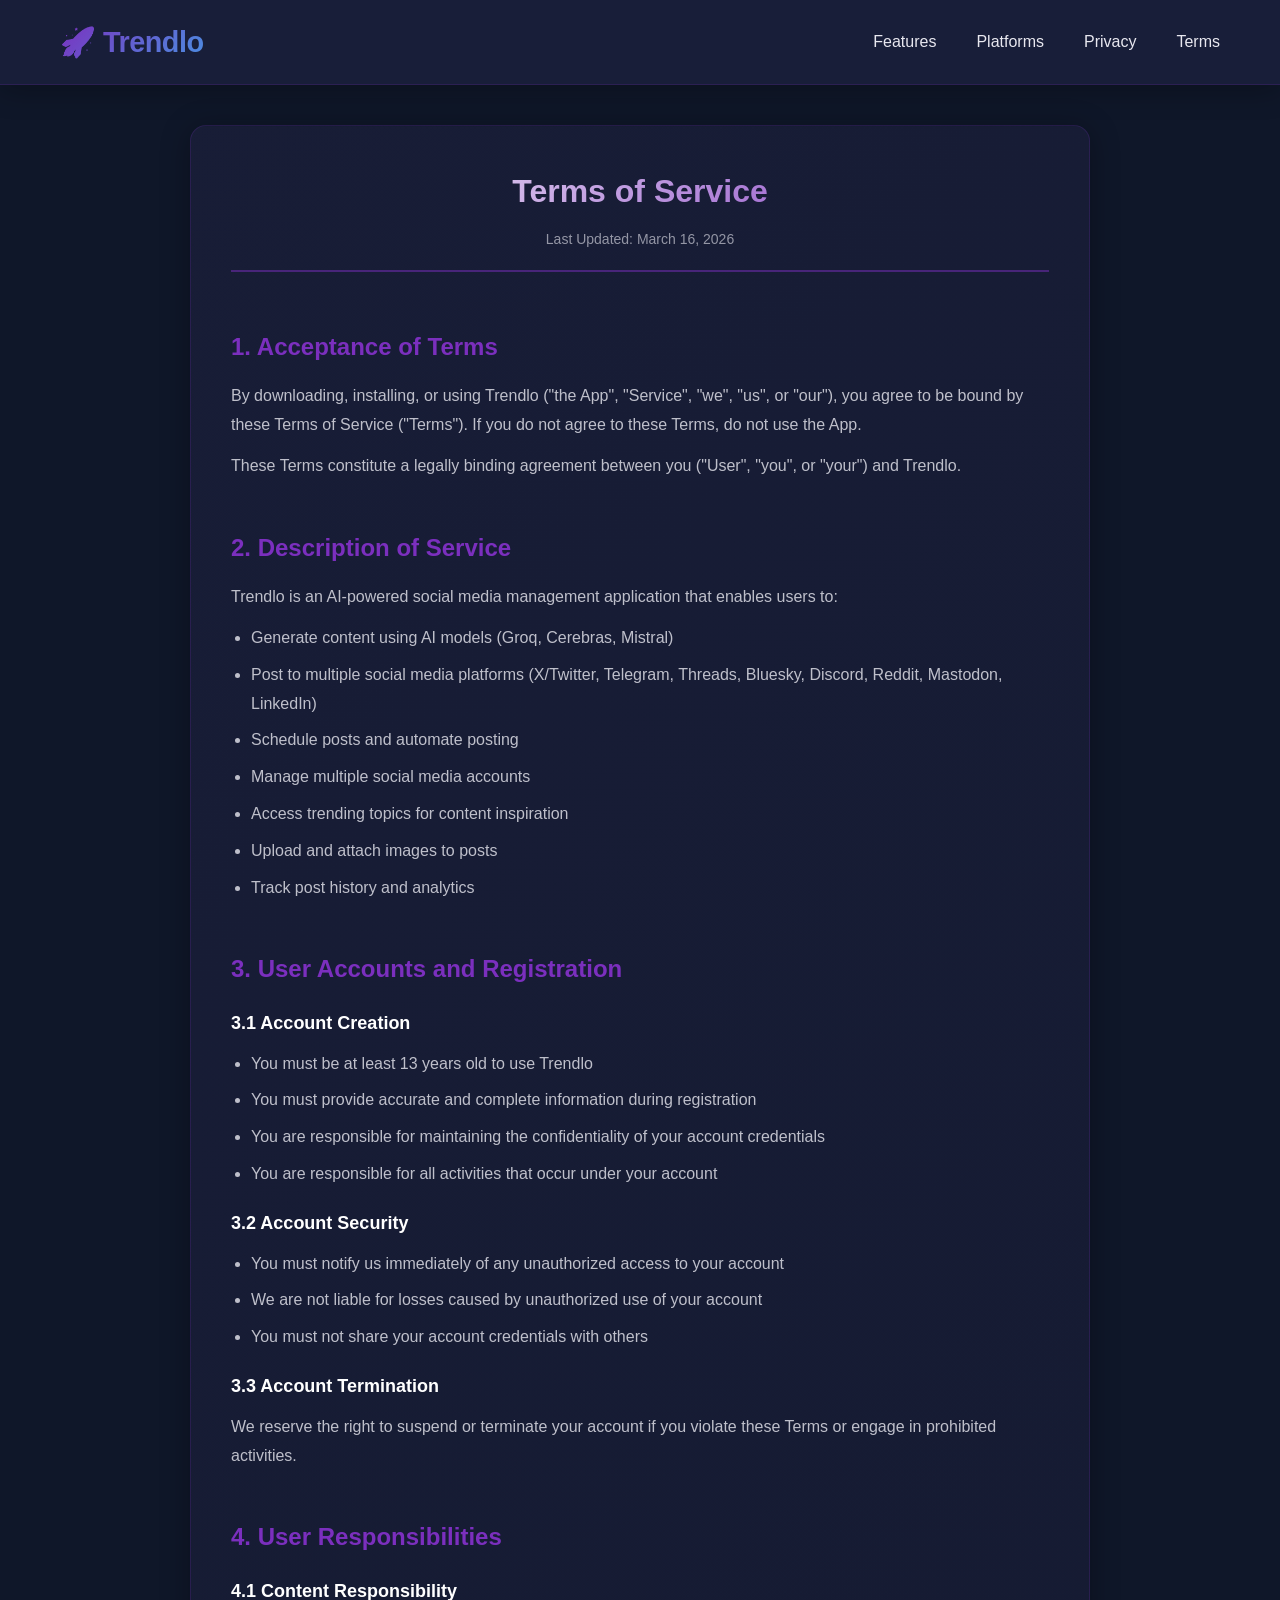
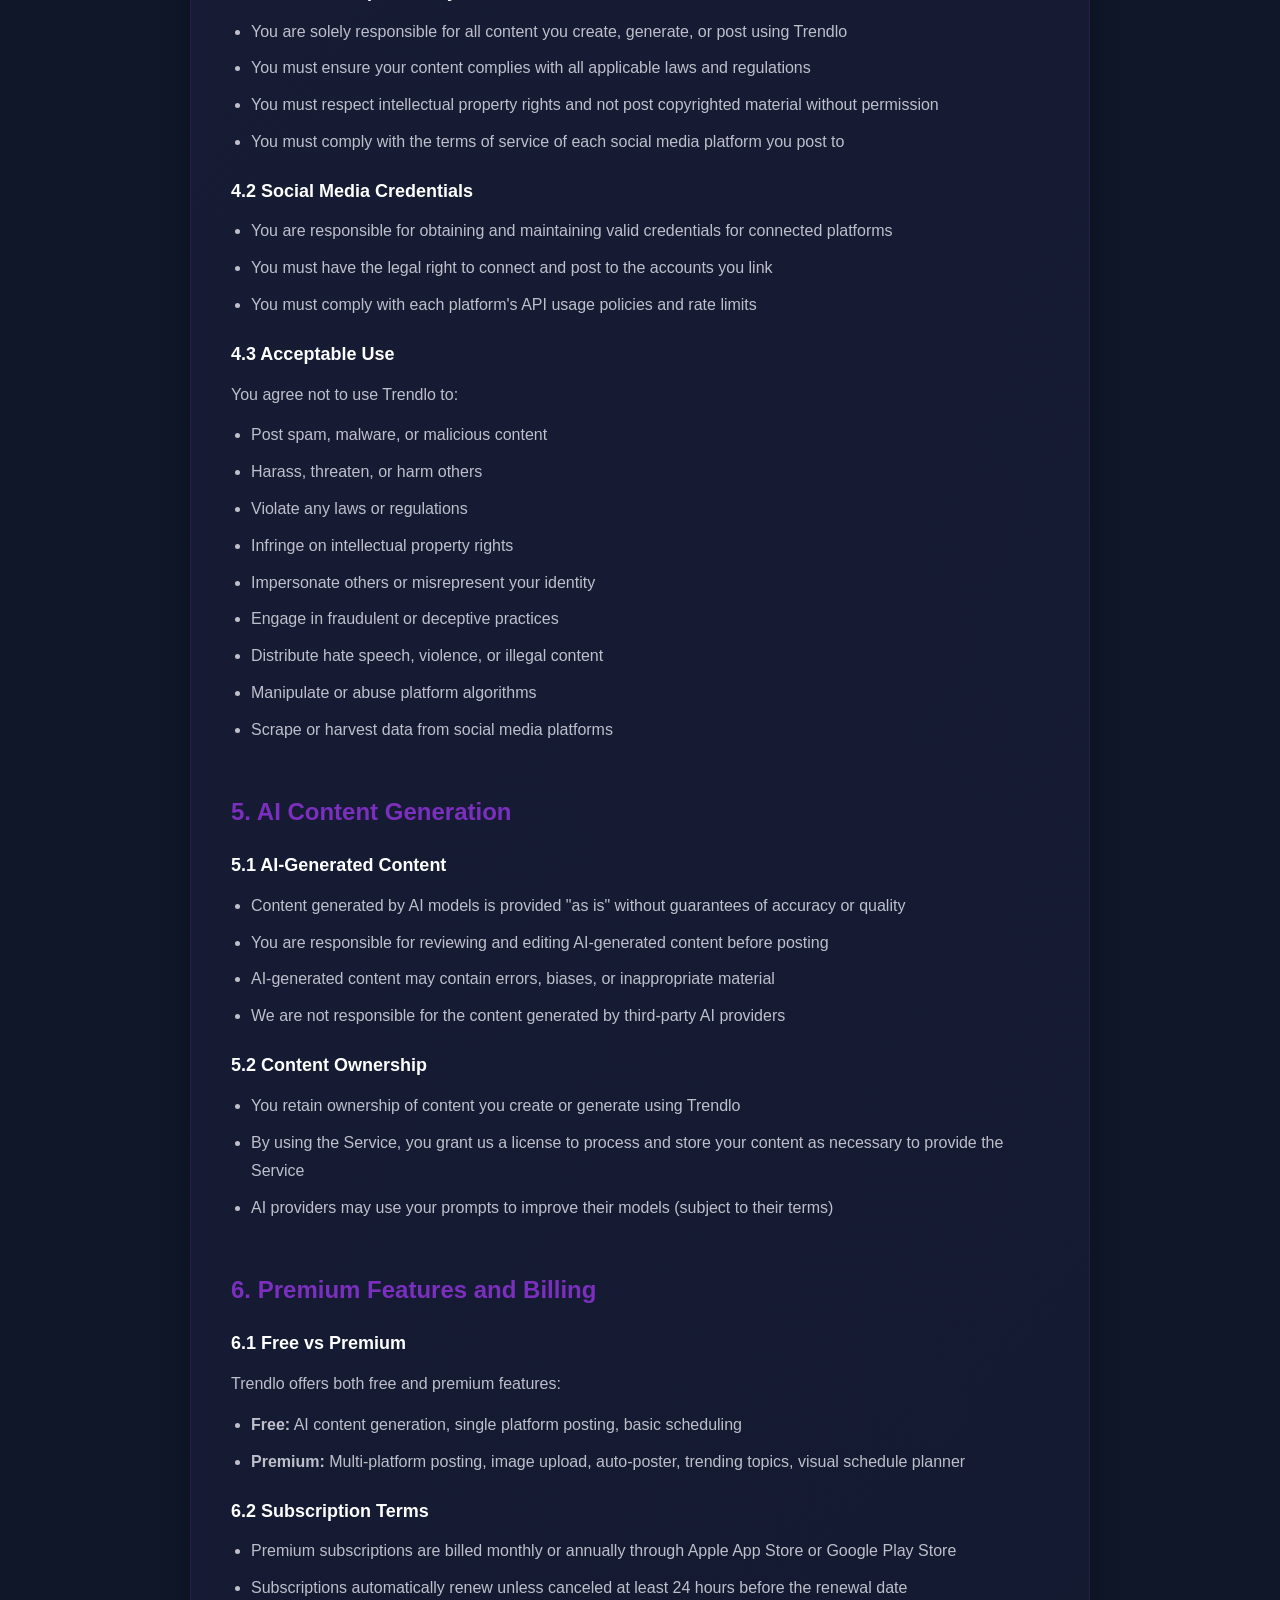
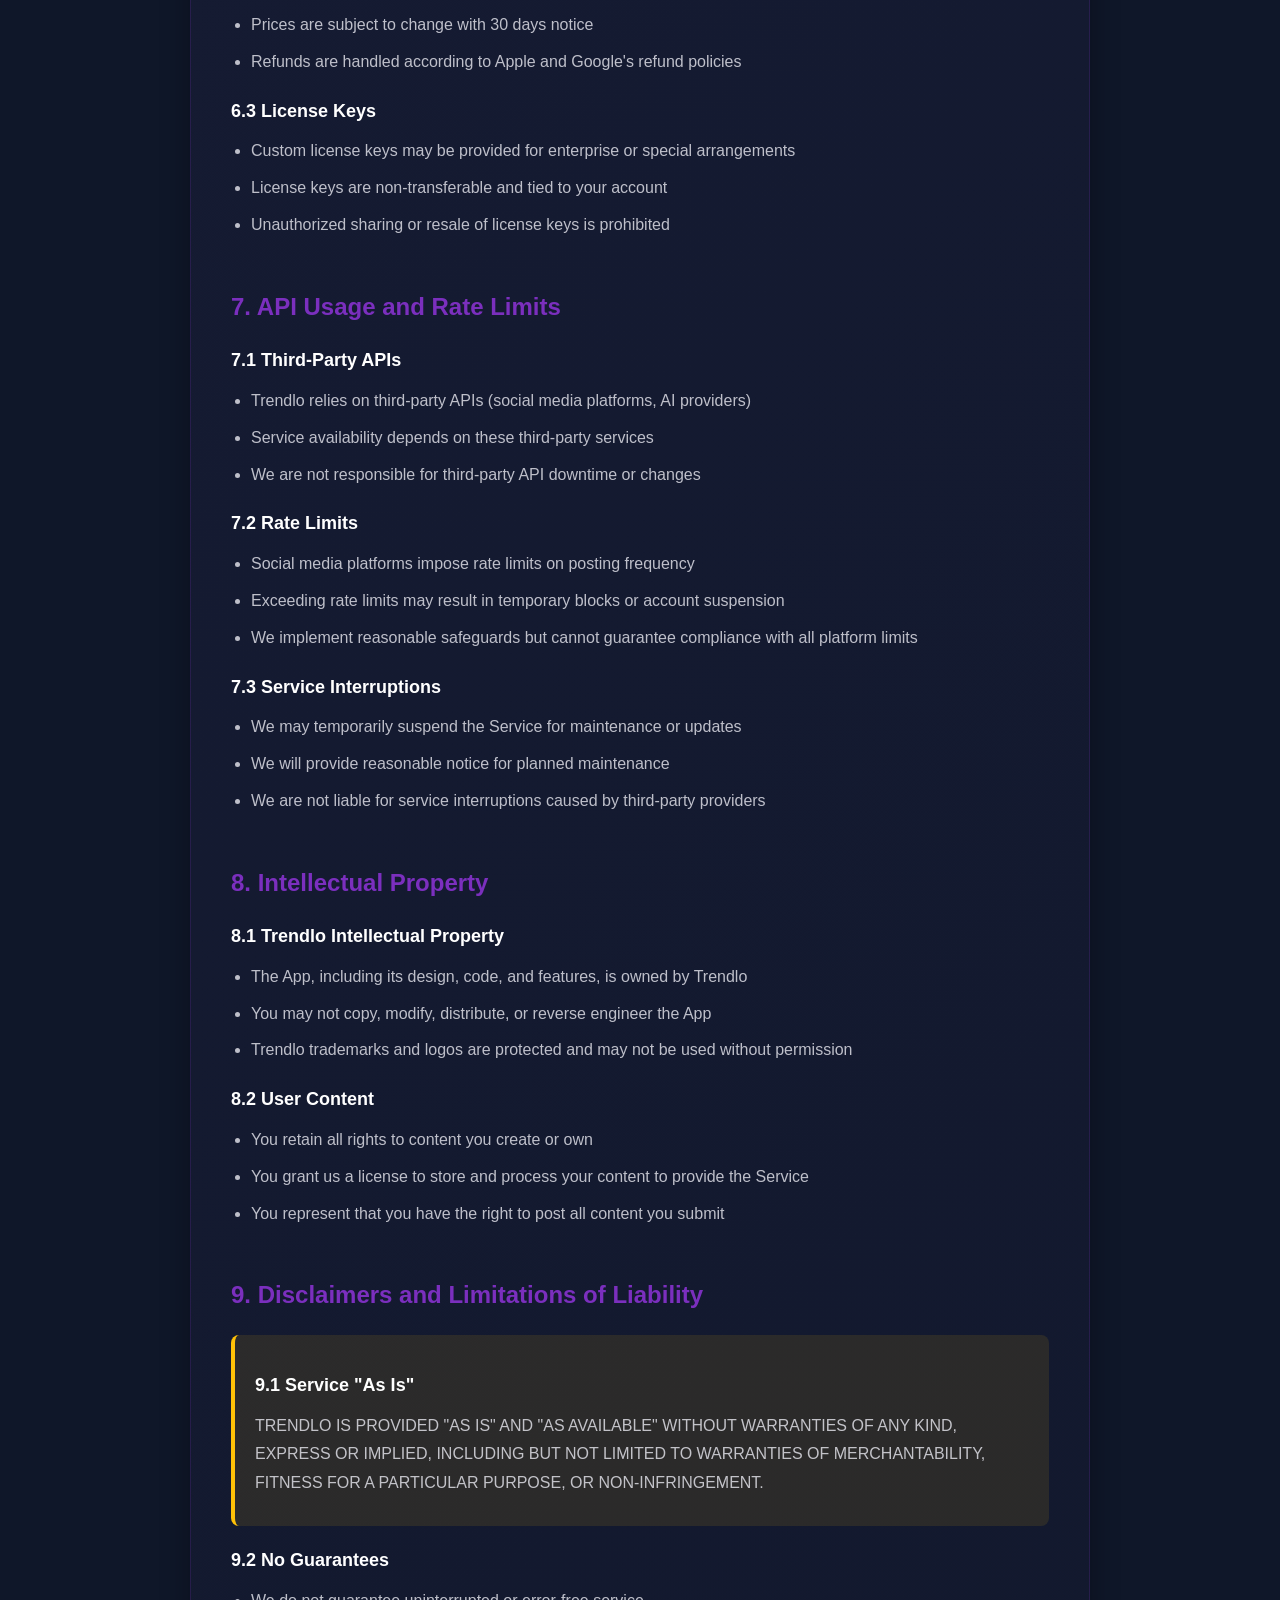
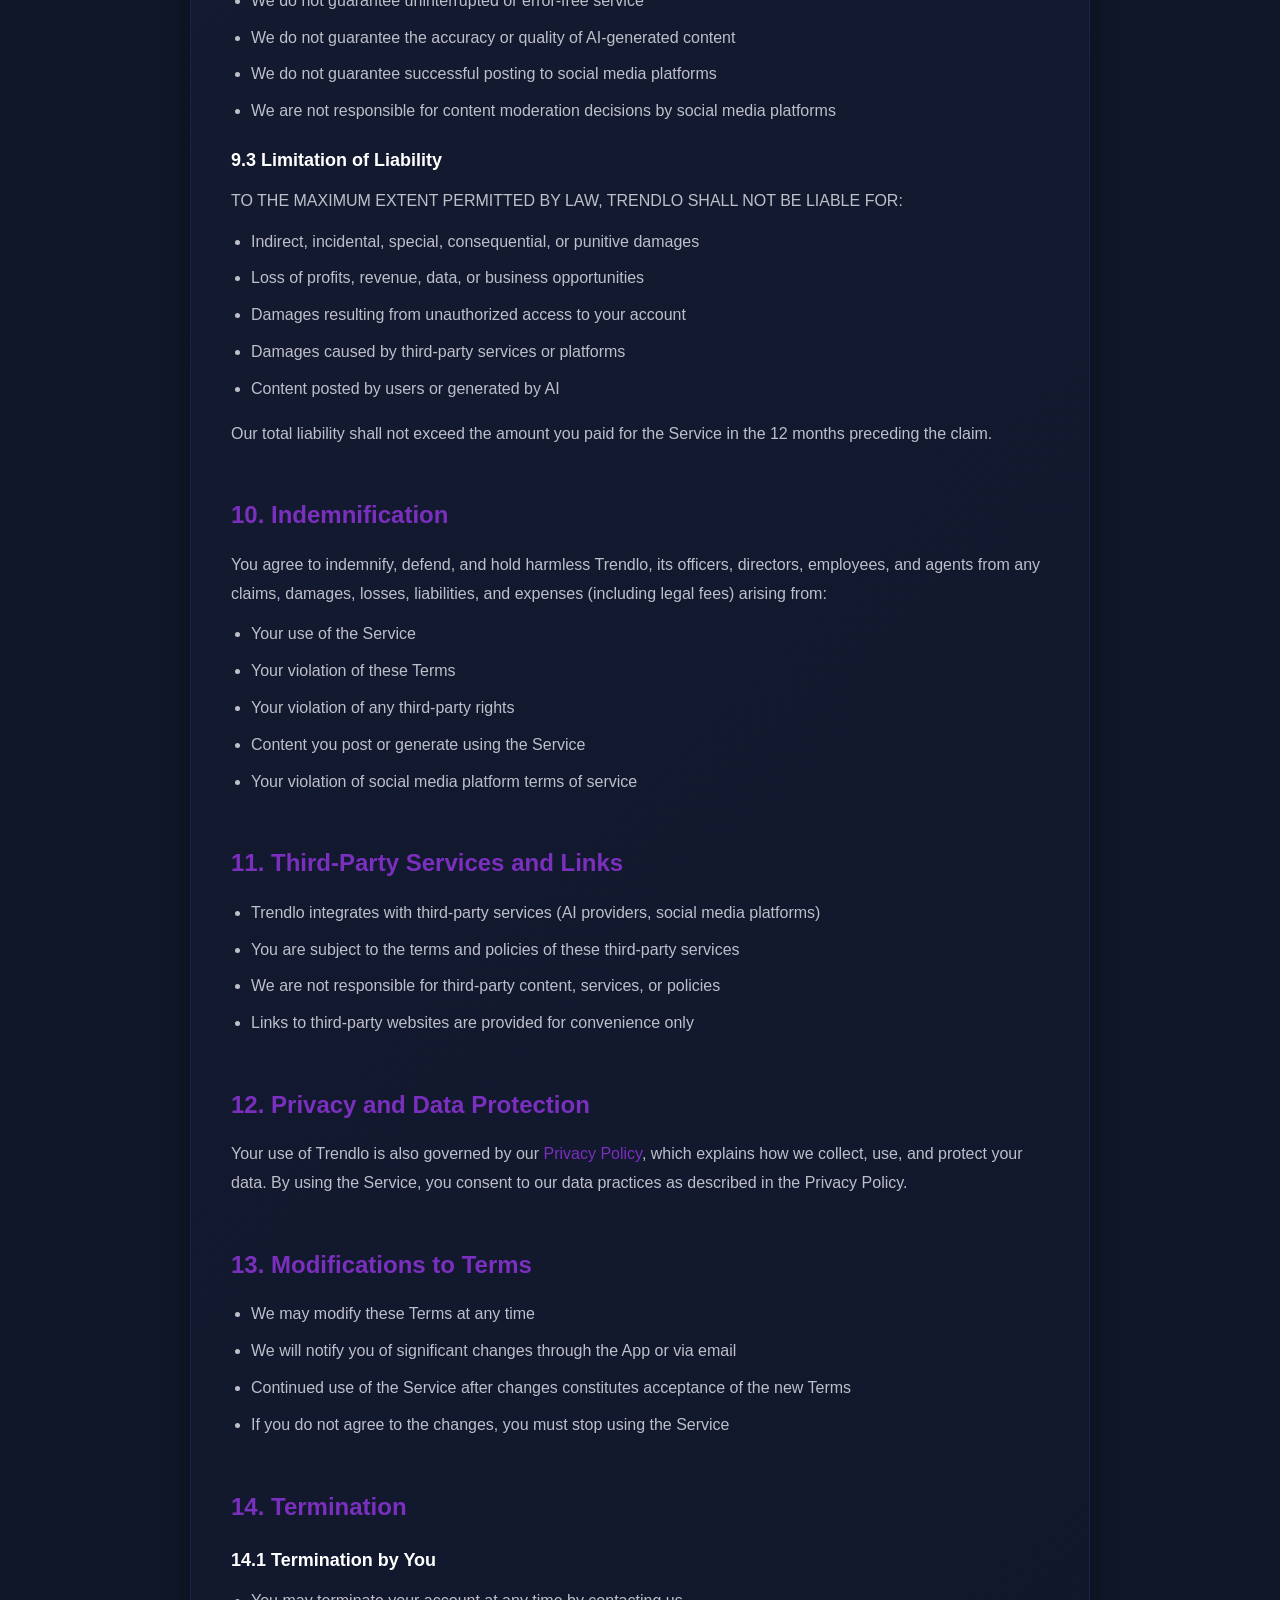
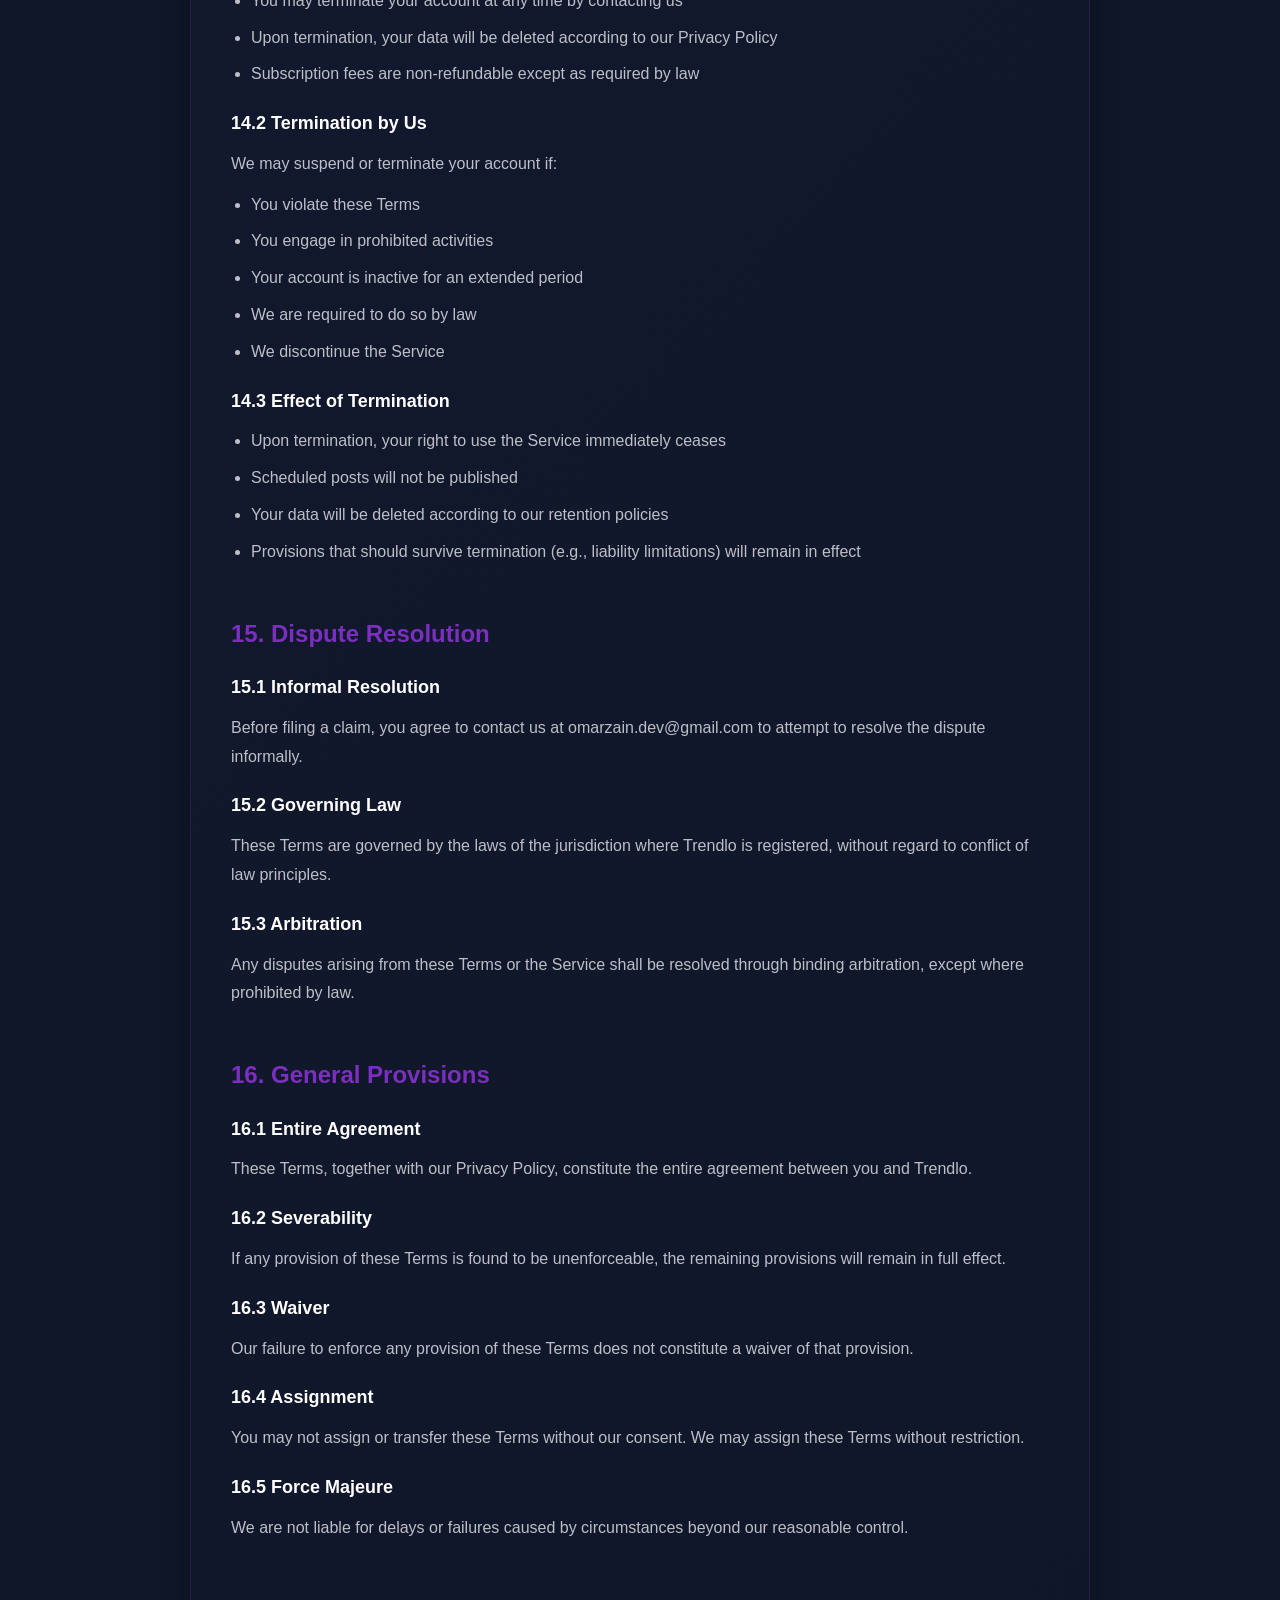
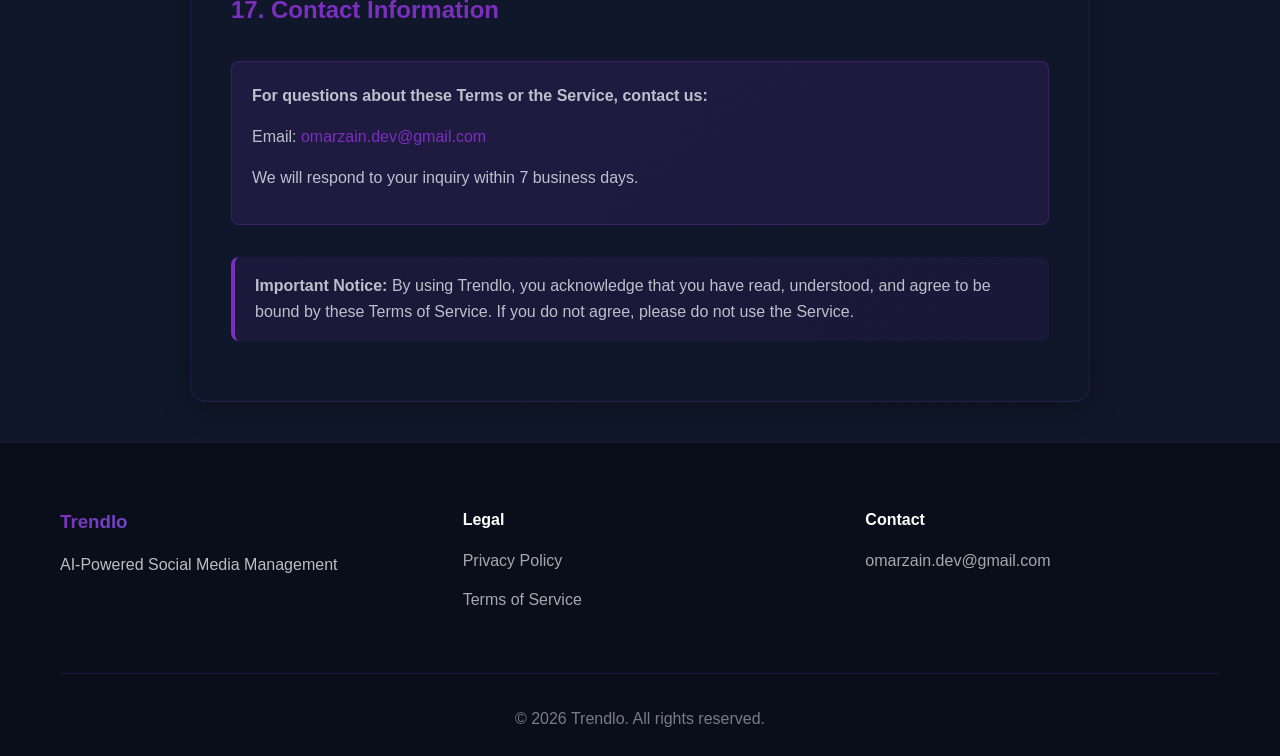
==== terms-of-service.html @ 2a1a4458 "Add files via upload" ====
<!DOCTYPE html>
<html lang="en">
<head>
    <meta charset="UTF-8">
    <meta name="viewport" content="width=device-width, initial-scale=1.0">
    <title>Terms of Service - Trendlo</title>
    <link rel="stylesheet" href="styles.css">
    <style>
        .legal-container {
            max-width: 900px;
            margin: 40px auto;
            padding: 40px;
            background: linear-gradient(135deg, rgba(26, 31, 58, 0.8) 0%, rgba(15, 23, 41, 0.8) 100%);
            border-radius: 16px;
            border: 1px solid rgba(123, 47, 190, 0.2);
            box-shadow: 0 4px 30px rgba(0, 0, 0, 0.3);
        }
        .legal-header {
            text-align: center;
            margin-bottom: 40px;
            padding-bottom: 20px;
            border-bottom: 2px solid rgba(123, 47, 190, 0.5);
        }
        .legal-header h1 {
            font-size: 32px;
            margin-bottom: 10px;
            background: linear-gradient(135deg, #FFFFFF 0%, #7B2FBE 100%);
            -webkit-background-clip: text;
            -webkit-text-fill-color: transparent;
            background-clip: text;
            font-weight: 800;
        }
        .legal-header .last-updated {
            color: rgba(232, 232, 240, 0.6);
            font-size: 14px;
        }
        .legal-section {
            margin-bottom: 32px;
        }
        .legal-section h2 {
            color: #7B2FBE;
            font-size: 24px;
            margin-bottom: 16px;
            padding-top: 16px;
        }
        .legal-section h3 {
            color: #FFFFFF;
            font-size: 18px;
            margin: 20px 0 12px 0;
        }
        .legal-section p, .legal-section li {
            color: rgba(232, 232, 240, 0.8);
            line-height: 1.8;
            margin-bottom: 12px;
        }
        .legal-section ul {
            margin-left: 20px;
            margin-bottom: 16px;
        }
        .legal-section li {
            margin-bottom: 8px;
        }
        .legal-section a {
            color: #7B2FBE;
            text-decoration: none;
            transition: color 0.3s;
        }
        .legal-section a:hover {
            color: #4A90E2;
        }
        .highlight-box {
            background: rgba(123, 47, 190, 0.1);
            border-left: 4px solid #7B2FBE;
            padding: 16px 20px;
            margin: 20px 0;
            border-radius: 8px;
        }
        .highlight-box p {
            color: rgba(232, 232, 240, 0.8);
        }
        .warning-box {
            background: rgba(255, 193, 7, 0.1);
            border-left: 4px solid #ffc107;
            padding: 16px 20px;
            margin: 20px 0;
            border-radius: 8px;
        }
        .warning-box p {
            color: rgba(232, 232, 240, 0.8);
        }
        .contact-info {
            background: rgba(123, 47, 190, 0.15);
            padding: 20px;
            border-radius: 8px;
            margin-top: 32px;
            border: 1px solid rgba(123, 47, 190, 0.3);
        }
        .contact-info p {
            color: rgba(232, 232, 240, 0.8);
        }
        .contact-info a {
            color: #7B2FBE;
            text-decoration: none;
        }
        @media (max-width: 768px) {
            .legal-container {
                margin: 20px;
                padding: 24px;
            }
        }
    </style>
</head>
<body>
    <nav class="navbar">
        <div class="container">
            <div class="logo">
                <h1><a href="index.html" style="color: inherit; text-decoration: none;">🚀 Trendlo</a></h1>
            </div>
            <ul class="nav-links">
                <li><a href="index.html#features">Features</a></li>
                <li><a href="index.html#platforms">Platforms</a></li>
                <li><a href="privacy-policy.html">Privacy</a></li>
                <li><a href="terms-of-service.html">Terms</a></li>
            </ul>
        </div>
    </nav>

    <div class="legal-container">
        <div class="legal-header">
            <h1>Terms of Service</h1>
            <p class="last-updated">Last Updated: March 16, 2026</p>
        </div>

        <div class="legal-section">
            <h2>1. Acceptance of Terms</h2>
            <p>By downloading, installing, or using Trendlo ("the App", "Service", "we", "us", or "our"), you agree to be bound by these Terms of Service ("Terms"). If you do not agree to these Terms, do not use the App.</p>
            <p>These Terms constitute a legally binding agreement between you ("User", "you", or "your") and Trendlo.</p>
        </div>

        <div class="legal-section">
            <h2>2. Description of Service</h2>
            <p>Trendlo is an AI-powered social media management application that enables users to:</p>
            <ul>
                <li>Generate content using AI models (Groq, Cerebras, Mistral)</li>
                <li>Post to multiple social media platforms (X/Twitter, Telegram, Threads, Bluesky, Discord, Reddit, Mastodon, LinkedIn)</li>
                <li>Schedule posts and automate posting</li>
                <li>Manage multiple social media accounts</li>
                <li>Access trending topics for content inspiration</li>
                <li>Upload and attach images to posts</li>
                <li>Track post history and analytics</li>
            </ul>
        </div>

        <div class="legal-section">
            <h2>3. User Accounts and Registration</h2>
            
            <h3>3.1 Account Creation</h3>
            <ul>
                <li>You must be at least 13 years old to use Trendlo</li>
                <li>You must provide accurate and complete information during registration</li>
                <li>You are responsible for maintaining the confidentiality of your account credentials</li>
                <li>You are responsible for all activities that occur under your account</li>
            </ul>

            <h3>3.2 Account Security</h3>
            <ul>
                <li>You must notify us immediately of any unauthorized access to your account</li>
                <li>We are not liable for losses caused by unauthorized use of your account</li>
                <li>You must not share your account credentials with others</li>
            </ul>

            <h3>3.3 Account Termination</h3>
            <p>We reserve the right to suspend or terminate your account if you violate these Terms or engage in prohibited activities.</p>
        </div>

        <div class="legal-section">
            <h2>4. User Responsibilities</h2>
            
            <h3>4.1 Content Responsibility</h3>
            <ul>
                <li>You are solely responsible for all content you create, generate, or post using Trendlo</li>
                <li>You must ensure your content complies with all applicable laws and regulations</li>
                <li>You must respect intellectual property rights and not post copyrighted material without permission</li>
                <li>You must comply with the terms of service of each social media platform you post to</li>
            </ul>

            <h3>4.2 Social Media Credentials</h3>
            <ul>
                <li>You are responsible for obtaining and maintaining valid credentials for connected platforms</li>
                <li>You must have the legal right to connect and post to the accounts you link</li>
                <li>You must comply with each platform's API usage policies and rate limits</li>
            </ul>

            <h3>4.3 Acceptable Use</h3>
            <p>You agree not to use Trendlo to:</p>
            <ul>
                <li>Post spam, malware, or malicious content</li>
                <li>Harass, threaten, or harm others</li>
                <li>Violate any laws or regulations</li>
                <li>Infringe on intellectual property rights</li>
                <li>Impersonate others or misrepresent your identity</li>
                <li>Engage in fraudulent or deceptive practices</li>
                <li>Distribute hate speech, violence, or illegal content</li>
                <li>Manipulate or abuse platform algorithms</li>
                <li>Scrape or harvest data from social media platforms</li>
            </ul>
        </div>

        <div class="legal-section">
            <h2>5. AI Content Generation</h2>
            
            <h3>5.1 AI-Generated Content</h3>
            <ul>
                <li>Content generated by AI models is provided "as is" without guarantees of accuracy or quality</li>
                <li>You are responsible for reviewing and editing AI-generated content before posting</li>
                <li>AI-generated content may contain errors, biases, or inappropriate material</li>
                <li>We are not responsible for the content generated by third-party AI providers</li>
            </ul>

            <h3>5.2 Content Ownership</h3>
            <ul>
                <li>You retain ownership of content you create or generate using Trendlo</li>
                <li>By using the Service, you grant us a license to process and store your content as necessary to provide the Service</li>
                <li>AI providers may use your prompts to improve their models (subject to their terms)</li>
            </ul>
        </div>

        <div class="legal-section">
            <h2>6. Premium Features and Billing</h2>
            
            <h3>6.1 Free vs Premium</h3>
            <p>Trendlo offers both free and premium features:</p>
            <ul>
                <li><strong>Free:</strong> AI content generation, single platform posting, basic scheduling</li>
                <li><strong>Premium:</strong> Multi-platform posting, image upload, auto-poster, trending topics, visual schedule planner</li>
            </ul>

            <h3>6.2 Subscription Terms</h3>
            <ul>
                <li>Premium subscriptions are billed monthly or annually through Apple App Store or Google Play Store</li>
                <li>Subscriptions automatically renew unless canceled at least 24 hours before the renewal date</li>
                <li>Prices are subject to change with 30 days notice</li>
                <li>Refunds are handled according to Apple and Google's refund policies</li>
            </ul>

            <h3>6.3 License Keys</h3>
            <ul>
                <li>Custom license keys may be provided for enterprise or special arrangements</li>
                <li>License keys are non-transferable and tied to your account</li>
                <li>Unauthorized sharing or resale of license keys is prohibited</li>
            </ul>
        </div>

        <div class="legal-section">
            <h2>7. API Usage and Rate Limits</h2>
            
            <h3>7.1 Third-Party APIs</h3>
            <ul>
                <li>Trendlo relies on third-party APIs (social media platforms, AI providers)</li>
                <li>Service availability depends on these third-party services</li>
                <li>We are not responsible for third-party API downtime or changes</li>
            </ul>

            <h3>7.2 Rate Limits</h3>
            <ul>
                <li>Social media platforms impose rate limits on posting frequency</li>
                <li>Exceeding rate limits may result in temporary blocks or account suspension</li>
                <li>We implement reasonable safeguards but cannot guarantee compliance with all platform limits</li>
            </ul>

            <h3>7.3 Service Interruptions</h3>
            <ul>
                <li>We may temporarily suspend the Service for maintenance or updates</li>
                <li>We will provide reasonable notice for planned maintenance</li>
                <li>We are not liable for service interruptions caused by third-party providers</li>
            </ul>
        </div>

        <div class="legal-section">
            <h2>8. Intellectual Property</h2>
            
            <h3>8.1 Trendlo Intellectual Property</h3>
            <ul>
                <li>The App, including its design, code, and features, is owned by Trendlo</li>
                <li>You may not copy, modify, distribute, or reverse engineer the App</li>
                <li>Trendlo trademarks and logos are protected and may not be used without permission</li>
            </ul>

            <h3>8.2 User Content</h3>
            <ul>
                <li>You retain all rights to content you create or own</li>
                <li>You grant us a license to store and process your content to provide the Service</li>
                <li>You represent that you have the right to post all content you submit</li>
            </ul>
        </div>

        <div class="legal-section">
            <h2>9. Disclaimers and Limitations of Liability</h2>
            
            <div class="warning-box">
                <h3>9.1 Service "As Is"</h3>
                <p>TRENDLO IS PROVIDED "AS IS" AND "AS AVAILABLE" WITHOUT WARRANTIES OF ANY KIND, EXPRESS OR IMPLIED, INCLUDING BUT NOT LIMITED TO WARRANTIES OF MERCHANTABILITY, FITNESS FOR A PARTICULAR PURPOSE, OR NON-INFRINGEMENT.</p>
            </div>

            <h3>9.2 No Guarantees</h3>
            <ul>
                <li>We do not guarantee uninterrupted or error-free service</li>
                <li>We do not guarantee the accuracy or quality of AI-generated content</li>
                <li>We do not guarantee successful posting to social media platforms</li>
                <li>We are not responsible for content moderation decisions by social media platforms</li>
            </ul>

            <h3>9.3 Limitation of Liability</h3>
            <p>TO THE MAXIMUM EXTENT PERMITTED BY LAW, TRENDLO SHALL NOT BE LIABLE FOR:</p>
            <ul>
                <li>Indirect, incidental, special, consequential, or punitive damages</li>
                <li>Loss of profits, revenue, data, or business opportunities</li>
                <li>Damages resulting from unauthorized access to your account</li>
                <li>Damages caused by third-party services or platforms</li>
                <li>Content posted by users or generated by AI</li>
            </ul>
            <p>Our total liability shall not exceed the amount you paid for the Service in the 12 months preceding the claim.</p>
        </div>

        <div class="legal-section">
            <h2>10. Indemnification</h2>
            <p>You agree to indemnify, defend, and hold harmless Trendlo, its officers, directors, employees, and agents from any claims, damages, losses, liabilities, and expenses (including legal fees) arising from:</p>
            <ul>
                <li>Your use of the Service</li>
                <li>Your violation of these Terms</li>
                <li>Your violation of any third-party rights</li>
                <li>Content you post or generate using the Service</li>
                <li>Your violation of social media platform terms of service</li>
            </ul>
        </div>

        <div class="legal-section">
            <h2>11. Third-Party Services and Links</h2>
            <ul>
                <li>Trendlo integrates with third-party services (AI providers, social media platforms)</li>
                <li>You are subject to the terms and policies of these third-party services</li>
                <li>We are not responsible for third-party content, services, or policies</li>
                <li>Links to third-party websites are provided for convenience only</li>
            </ul>
        </div>

        <div class="legal-section">
            <h2>12. Privacy and Data Protection</h2>
            <p>Your use of Trendlo is also governed by our <a href="privacy-policy.html">Privacy Policy</a>, which explains how we collect, use, and protect your data. By using the Service, you consent to our data practices as described in the Privacy Policy.</p>
        </div>

        <div class="legal-section">
            <h2>13. Modifications to Terms</h2>
            <ul>
                <li>We may modify these Terms at any time</li>
                <li>We will notify you of significant changes through the App or via email</li>
                <li>Continued use of the Service after changes constitutes acceptance of the new Terms</li>
                <li>If you do not agree to the changes, you must stop using the Service</li>
            </ul>
        </div>

        <div class="legal-section">
            <h2>14. Termination</h2>
            
            <h3>14.1 Termination by You</h3>
            <ul>
                <li>You may terminate your account at any time by contacting us</li>
                <li>Upon termination, your data will be deleted according to our Privacy Policy</li>
                <li>Subscription fees are non-refundable except as required by law</li>
            </ul>

            <h3>14.2 Termination by Us</h3>
            <p>We may suspend or terminate your account if:</p>
            <ul>
                <li>You violate these Terms</li>
                <li>You engage in prohibited activities</li>
                <li>Your account is inactive for an extended period</li>
                <li>We are required to do so by law</li>
                <li>We discontinue the Service</li>
            </ul>

            <h3>14.3 Effect of Termination</h3>
            <ul>
                <li>Upon termination, your right to use the Service immediately ceases</li>
                <li>Scheduled posts will not be published</li>
                <li>Your data will be deleted according to our retention policies</li>
                <li>Provisions that should survive termination (e.g., liability limitations) will remain in effect</li>
            </ul>
        </div>

        <div class="legal-section">
            <h2>15. Dispute Resolution</h2>
            
            <h3>15.1 Informal Resolution</h3>
            <p>Before filing a claim, you agree to contact us at omarzain.dev@gmail.com to attempt to resolve the dispute informally.</p>

            <h3>15.2 Governing Law</h3>
            <p>These Terms are governed by the laws of the jurisdiction where Trendlo is registered, without regard to conflict of law principles.</p>

            <h3>15.3 Arbitration</h3>
            <p>Any disputes arising from these Terms or the Service shall be resolved through binding arbitration, except where prohibited by law.</p>
        </div>

        <div class="legal-section">
            <h2>16. General Provisions</h2>
            
            <h3>16.1 Entire Agreement</h3>
            <p>These Terms, together with our Privacy Policy, constitute the entire agreement between you and Trendlo.</p>

            <h3>16.2 Severability</h3>
            <p>If any provision of these Terms is found to be unenforceable, the remaining provisions will remain in full effect.</p>

            <h3>16.3 Waiver</h3>
            <p>Our failure to enforce any provision of these Terms does not constitute a waiver of that provision.</p>

            <h3>16.4 Assignment</h3>
            <p>You may not assign or transfer these Terms without our consent. We may assign these Terms without restriction.</p>

            <h3>16.5 Force Majeure</h3>
            <p>We are not liable for delays or failures caused by circumstances beyond our reasonable control.</p>
        </div>

        <div class="legal-section">
            <h2>17. Contact Information</h2>
            <div class="contact-info">
                <p><strong>For questions about these Terms or the Service, contact us:</strong></p>
                <p>Email: <a href="mailto:omarzain.dev@gmail.com">omarzain.dev@gmail.com</a></p>
                <p>We will respond to your inquiry within 7 business days.</p>
            </div>
        </div>

        <div class="highlight-box">
            <p><strong>Important Notice:</strong> By using Trendlo, you acknowledge that you have read, understood, and agree to be bound by these Terms of Service. If you do not agree, please do not use the Service.</p>
        </div>
    </div>

    <footer class="footer">
        <div class="container">
            <div class="footer-content">
                <div class="footer-section">
                    <h3>Trendlo</h3>
                    <p>AI-Powered Social Media Management</p>
                </div>
                <div class="footer-section">
                    <h4>Legal</h4>
                    <ul>
                        <li><a href="privacy-policy.html">Privacy Policy</a></li>
                        <li><a href="terms-of-service.html">Terms of Service</a></li>
                    </ul>
                </div>
                <div class="footer-section">
                    <h4>Contact</h4>
                    <ul>
                        <li><a href="mailto:omarzain.dev@gmail.com">omarzain.dev@gmail.com</a></li>
                    </ul>
                </div>
            </div>
            <div class="footer-bottom">
                <p>&copy; 2026 Trendlo. All rights reserved.</p>
            </div>
        </div>
    </footer>
</body>
</html>
---- styles.css ----
* {
    margin: 0;
    padding: 0;
    box-sizing: border-box;
}

body {
    font-family: -apple-system, BlinkMacSystemFont, 'Segoe UI', Roboto, Oxygen, Ubuntu, Cantarell, sans-serif;
    line-height: 1.6;
    color: #E8E8F0;
    background: #0F1729;
    min-height: 100vh;
    overflow-x: hidden;
}

.container {
    max-width: 1200px;
    margin: 0 auto;
    padding: 0 20px;
}

/* Animated Background */
@keyframes gradient {
    0% { background-position: 0% 50%; }
    50% { background-position: 100% 50%; }
    100% { background-position: 0% 50%; }
}

@keyframes float {
    0%, 100% { transform: translateY(0px); }
    50% { transform: translateY(-20px); }
}

@keyframes glow {
    0%, 100% { box-shadow: 0 0 20px rgba(123, 47, 190, 0.5), 0 0 40px rgba(123, 47, 190, 0.3); }
    50% { box-shadow: 0 0 30px rgba(123, 47, 190, 0.8), 0 0 60px rgba(123, 47, 190, 0.5); }
}

@keyframes slideInUp {
    from {
        opacity: 0;
        transform: translateY(30px);
    }
    to {
        opacity: 1;
        transform: translateY(0);
    }
}

/* Navigation */
.navbar {
    background: rgba(26, 31, 58, 0.95);
    backdrop-filter: blur(20px);
    padding: 1.2rem 0;
    position: sticky;
    top: 0;
    z-index: 1000;
    border-bottom: 1px solid rgba(123, 47, 190, 0.2);
    box-shadow: 0 4px 30px rgba(0, 0, 0, 0.3);
}

.navbar .container {
    display: flex;
    justify-content: space-between;
    align-items: center;
}

.logo h1 {
    font-size: 1.8rem;
    background: linear-gradient(135deg, #7B2FBE 0%, #4A90E2 100%);
    -webkit-background-clip: text;
    -webkit-text-fill-color: transparent;
    background-clip: text;
    font-weight: 800;
    letter-spacing: -0.5px;
}

.nav-links {
    display: flex;
    list-style: none;
    gap: 2.5rem;
}

.nav-links a {
    color: #E8E8F0;
    text-decoration: none;
    font-weight: 500;
    transition: all 0.3s;
    position: relative;
}

.nav-links a::after {
    content: '';
    position: absolute;
    bottom: -5px;
    left: 0;
    width: 0;
    height: 2px;
    background: linear-gradient(135deg, #7B2FBE 0%, #4A90E2 100%);
    transition: width 0.3s;
}

.nav-links a:hover {
    color: #7B2FBE;
}

.nav-links a:hover::after {
    width: 100%;
}

/* Hero Section */
.hero {
    text-align: center;
    padding: 8rem 0 6rem;
    background: linear-gradient(135deg, #1A1F3A 0%, #0F1729 100%);
    position: relative;
    overflow: hidden;
}

.hero::before {
    content: '';
    position: absolute;
    top: -50%;
    left: -50%;
    width: 200%;
    height: 200%;
    background: radial-gradient(circle, rgba(123, 47, 190, 0.1) 0%, transparent 70%);
    animation: gradient 15s ease infinite;
}

.hero-title {
    font-size: 4rem;
    font-weight: 900;
    margin-bottom: 1.5rem;
    background: linear-gradient(135deg, #FFFFFF 0%, #7B2FBE 50%, #4A90E2 100%);
    -webkit-background-clip: text;
    -webkit-text-fill-color: transparent;
    background-clip: text;
    letter-spacing: -1px;
    animation: slideInUp 0.8s ease-out;
    position: relative;
    z-index: 1;
}

.hero-subtitle {
    font-size: 1.4rem;
    margin-bottom: 3rem;
    color: rgba(232, 232, 240, 0.8);
    max-width: 700px;
    margin-left: auto;
    margin-right: auto;
    animation: slideInUp 0.8s ease-out 0.2s both;
    position: relative;
    z-index: 1;
}

.cta-buttons {
    display: flex;
    gap: 1.5rem;
    justify-content: center;
    flex-wrap: wrap;
    animation: slideInUp 0.8s ease-out 0.4s both;
    position: relative;
    z-index: 1;
}

.btn {
    padding: 1.2rem 3rem;
    border-radius: 50px;
    text-decoration: none;
    font-weight: 700;
    font-size: 1.1rem;
    transition: all 0.4s cubic-bezier(0.175, 0.885, 0.32, 1.275);
    display: inline-block;
    position: relative;
    overflow: hidden;
}

.btn::before {
    content: '';
    position: absolute;
    top: 50%;
    left: 50%;
    width: 0;
    height: 0;
    border-radius: 50%;
    background: rgba(255, 255, 255, 0.2);
    transform: translate(-50%, -50%);
    transition: width 0.6s, height 0.6s;
}

.btn:hover::before {
    width: 300px;
    height: 300px;
}

.btn-primary {
    background: linear-gradient(135deg, #7B2FBE 0%, #4A90E2 100%);
    color: white;
    box-shadow: 0 10px 30px rgba(123, 47, 190, 0.4);
    border: none;
}

.btn-primary:hover {
    transform: translateY(-3px);
    box-shadow: 0 15px 40px rgba(123, 47, 190, 0.6);
}

.btn-secondary {
    background: transparent;
    color: white;
    border: 2px solid rgba(123, 47, 190, 0.8);
}

.btn-secondary:hover {
    background: rgba(123, 47, 190, 0.2);
    border-color: #7B2FBE;
    transform: translateY(-3px);
}

/* Sections */
.features, .platforms, .pricing, .download {
    padding: 6rem 0;
    position: relative;
}

.features {
    background: #0F1729;
}

.section-title {
    text-align: center;
    font-size: 3rem;
    margin-bottom: 4rem;
    background: linear-gradient(135deg, #FFFFFF 0%, #7B2FBE 100%);
    -webkit-background-clip: text;
    -webkit-text-fill-color: transparent;
    background-clip: text;
    font-weight: 800;
    letter-spacing: -1px;
}

/* Features Grid */
.features-grid {
    display: grid;
    grid-template-columns: repeat(auto-fit, minmax(320px, 1fr));
    gap: 2.5rem;
}

.feature-card {
    background: linear-gradient(135deg, rgba(26, 31, 58, 0.8) 0%, rgba(15, 23, 41, 0.8) 100%);
    padding: 2.5rem;
    border-radius: 24px;
    text-align: center;
    transition: all 0.4s cubic-bezier(0.175, 0.885, 0.32, 1.275);
    border: 1px solid rgba(123, 47, 190, 0.2);
    position: relative;
    overflow: hidden;
}

.feature-card::before {
    content: '';
    position: absolute;
    top: 0;
    left: 0;
    right: 0;
    height: 3px;
    background: linear-gradient(90deg, #7B2FBE 0%, #4A90E2 100%);
    transform: scaleX(0);
    transition: transform 0.4s;
}

.feature-card:hover::before {
    transform: scaleX(1);
}

.feature-card:hover {
    transform: translateY(-10px);
    box-shadow: 0 20px 60px rgba(123, 47, 190, 0.3);
    border-color: rgba(123, 47, 190, 0.5);
    animation: glow 2s ease-in-out infinite;
}

.feature-icon {
    font-size: 3.5rem;
    margin-bottom: 1.5rem;
    animation: float 3s ease-in-out infinite;
}

.feature-card h3 {
    font-size: 1.6rem;
    margin-bottom: 1rem;
    color: #FFFFFF;
    font-weight: 700;
}

.feature-card p {
    color: rgba(232, 232, 240, 0.7);
    line-height: 1.8;
    font-size: 1rem;
}

/* Platforms Grid */
.platforms {
    background: linear-gradient(135deg, #1A1F3A 0%, #0F1729 100%);
    position: relative;
}

.platforms::before {
    content: '';
    position: absolute;
    top: 0;
    left: 0;
    right: 0;
    bottom: 0;
    background: radial-gradient(circle at 50% 50%, rgba(123, 47, 190, 0.1) 0%, transparent 70%);
    pointer-events: none;
}

.platforms-grid {
    display: grid;
    grid-template-columns: repeat(auto-fit, minmax(280px, 1fr));
    gap: 2.5rem;
}

.platform-card {
    background: rgba(26, 31, 58, 0.6);
    backdrop-filter: blur(20px);
    padding: 2.5rem;
    border-radius: 24px;
    text-align: center;
    border: 1px solid rgba(123, 47, 190, 0.3);
    transition: all 0.4s cubic-bezier(0.175, 0.885, 0.32, 1.275);
    position: relative;
    overflow: hidden;
}

.platform-card::after {
    content: '';
    position: absolute;
    top: 50%;
    left: 50%;
    width: 0;
    height: 0;
    border-radius: 50%;
    background: radial-gradient(circle, rgba(123, 47, 190, 0.2) 0%, transparent 70%);
    transform: translate(-50%, -50%);
    transition: width 0.6s, height 0.6s;
}

.platform-card:hover::after {
    width: 400px;
    height: 400px;
}

.platform-card:hover {
    background: rgba(26, 31, 58, 0.9);
    transform: translateY(-10px) scale(1.02);
    border-color: rgba(123, 47, 190, 0.6);
    box-shadow: 0 20px 60px rgba(123, 47, 190, 0.4);
}

.platform-icon {
    font-size: 3.5rem;
    margin-bottom: 1.5rem;
    position: relative;
    z-index: 1;
}

.platform-card h3 {
    font-size: 1.5rem;
    margin-bottom: 0.8rem;
    color: #FFFFFF;
    font-weight: 700;
    position: relative;
    z-index: 1;
}

.platform-card p {
    color: rgba(232, 232, 240, 0.7);
    font-size: 1rem;
    position: relative;
    z-index: 1;
}

/* Pricing */
.pricing {
    background: #0F1729;
}

.pricing-grid {
    display: grid;
    grid-template-columns: repeat(auto-fit, minmax(350px, 1fr));
    gap: 3rem;
    max-width: 1000px;
    margin: 0 auto;
}

.pricing-card {
    background: linear-gradient(135deg, rgba(26, 31, 58, 0.8) 0%, rgba(15, 23, 41, 0.8) 100%);
    border: 2px solid rgba(123, 47, 190, 0.3);
    border-radius: 32px;
    padding: 3rem;
    text-align: center;
    position: relative;
    transition: all 0.4s cubic-bezier(0.175, 0.885, 0.32, 1.275);
    overflow: hidden;
}

.pricing-card::before {
    content: '';
    position: absolute;
    top: -50%;
    left: -50%;
    width: 200%;
    height: 200%;
    background: radial-gradient(circle, rgba(123, 47, 190, 0.1) 0%, transparent 70%);
    opacity: 0;
    transition: opacity 0.4s;
}

.pricing-card:hover::before {
    opacity: 1;
}

.pricing-card:hover {
    transform: translateY(-10px) scale(1.02);
    box-shadow: 0 25px 70px rgba(123, 47, 190, 0.4);
    border-color: rgba(123, 47, 190, 0.6);
}

.pricing-card.featured {
    border-color: #7B2FBE;
    box-shadow: 0 20px 60px rgba(123, 47, 190, 0.5);
    background: linear-gradient(135deg, rgba(123, 47, 190, 0.2) 0%, rgba(26, 31, 58, 0.8) 100%);
}

.badge {
    position: absolute;
    top: -18px;
    left: 50%;
    transform: translateX(-50%);
    background: linear-gradient(135deg, #7B2FBE 0%, #4A90E2 100%);
    color: white;
    padding: 0.6rem 2rem;
    border-radius: 50px;
    font-size: 0.95rem;
    font-weight: 700;
    box-shadow: 0 5px 20px rgba(123, 47, 190, 0.5);
    animation: glow 2s ease-in-out infinite;
}

.pricing-card h3 {
    font-size: 2rem;
    margin-bottom: 1.5rem;
    color: #FFFFFF;
    font-weight: 800;
}

.price {
    font-size: 3.5rem;
    font-weight: 900;
    background: linear-gradient(135deg, #7B2FBE 0%, #4A90E2 100%);
    -webkit-background-clip: text;
    -webkit-text-fill-color: transparent;
    background-clip: text;
    margin-bottom: 2.5rem;
}

.price span {
    font-size: 1.3rem;
    color: rgba(232, 232, 240, 0.6);
}

.features-list {
    list-style: none;
    margin-bottom: 2.5rem;
    text-align: left;
}

.features-list li {
    padding: 0.8rem 0;
    color: rgba(232, 232, 240, 0.8);
    font-size: 1.05rem;
    border-bottom: 1px solid rgba(123, 47, 190, 0.1);
}

.features-list li:last-child {
    border-bottom: none;
}

.btn-outline {
    background: transparent;
    color: #7B2FBE;
    border: 2px solid #7B2FBE;
}

.btn-outline:hover {
    background: linear-gradient(135deg, #7B2FBE 0%, #4A90E2 100%);
    color: white;
    border-color: transparent;
}

/* Download Section */
.download {
    background: linear-gradient(135deg, #1A1F3A 0%, #0F1729 100%);
    text-align: center;
}

.download-subtitle {
    font-size: 1.3rem;
    color: rgba(232, 232, 240, 0.7);
    margin-bottom: 3rem;
}

.download-buttons {
    display: flex;
    gap: 2.5rem;
    justify-content: center;
    flex-wrap: wrap;
}

.store-button {
    transition: all 0.3s;
    display: inline-block;
}

.store-button img {
    height: 65px;
    filter: brightness(0.9);
    transition: all 0.3s;
}

.store-button:hover {
    transform: translateY(-5px);
}

.store-button:hover img {
    filter: brightness(1.1);
}

/* Footer */
.footer {
    background: #0A0E1A;
    color: rgba(232, 232, 240, 0.8);
    padding: 4rem 0 1.5rem;
    border-top: 1px solid rgba(123, 47, 190, 0.2);
}

.footer-content {
    display: grid;
    grid-template-columns: repeat(auto-fit, minmax(250px, 1fr));
    gap: 3rem;
    margin-bottom: 3rem;
}

.footer-section h3 {
    background: linear-gradient(135deg, #7B2FBE 0%, #4A90E2 100%);
    -webkit-background-clip: text;
    -webkit-text-fill-color: transparent;
    background-clip: text;
    font-weight: 800;
    margin-bottom: 1rem;
}

.footer-section h4 {
    margin-bottom: 1rem;
    color: #FFFFFF;
    font-weight: 700;
}

.footer-section ul {
    list-style: none;
}

.footer-section li {
    margin-bottom: 0.8rem;
}

.footer-section a {
    color: rgba(232, 232, 240, 0.7);
    text-decoration: none;
    transition: all 0.3s;
    position: relative;
}

.footer-section a::after {
    content: '';
    position: absolute;
    bottom: -2px;
    left: 0;
    width: 0;
    height: 1px;
    background: linear-gradient(135deg, #7B2FBE 0%, #4A90E2 100%);
    transition: width 0.3s;
}

.footer-section a:hover {
    color: #7B2FBE;
}

.footer-section a:hover::after {
    width: 100%;
}

.footer-bottom {
    text-align: center;
    padding-top: 2rem;
    border-top: 1px solid rgba(123, 47, 190, 0.2);
    color: rgba(232, 232, 240, 0.5);
}

/* Responsive */
@media (max-width: 768px) {
    .hero-title {
        font-size: 2.8rem;
    }
    
    .hero-subtitle {
        font-size: 1.1rem;
    }
    
    .nav-links {
        gap: 1.2rem;
        font-size: 0.9rem;
    }
    
    .features-grid, .platforms-grid {
        grid-template-columns: 1fr;
    }
    
    .pricing-grid {
        grid-template-columns: 1fr;
    }
    
    .section-title {
        font-size: 2.2rem;
    }
}
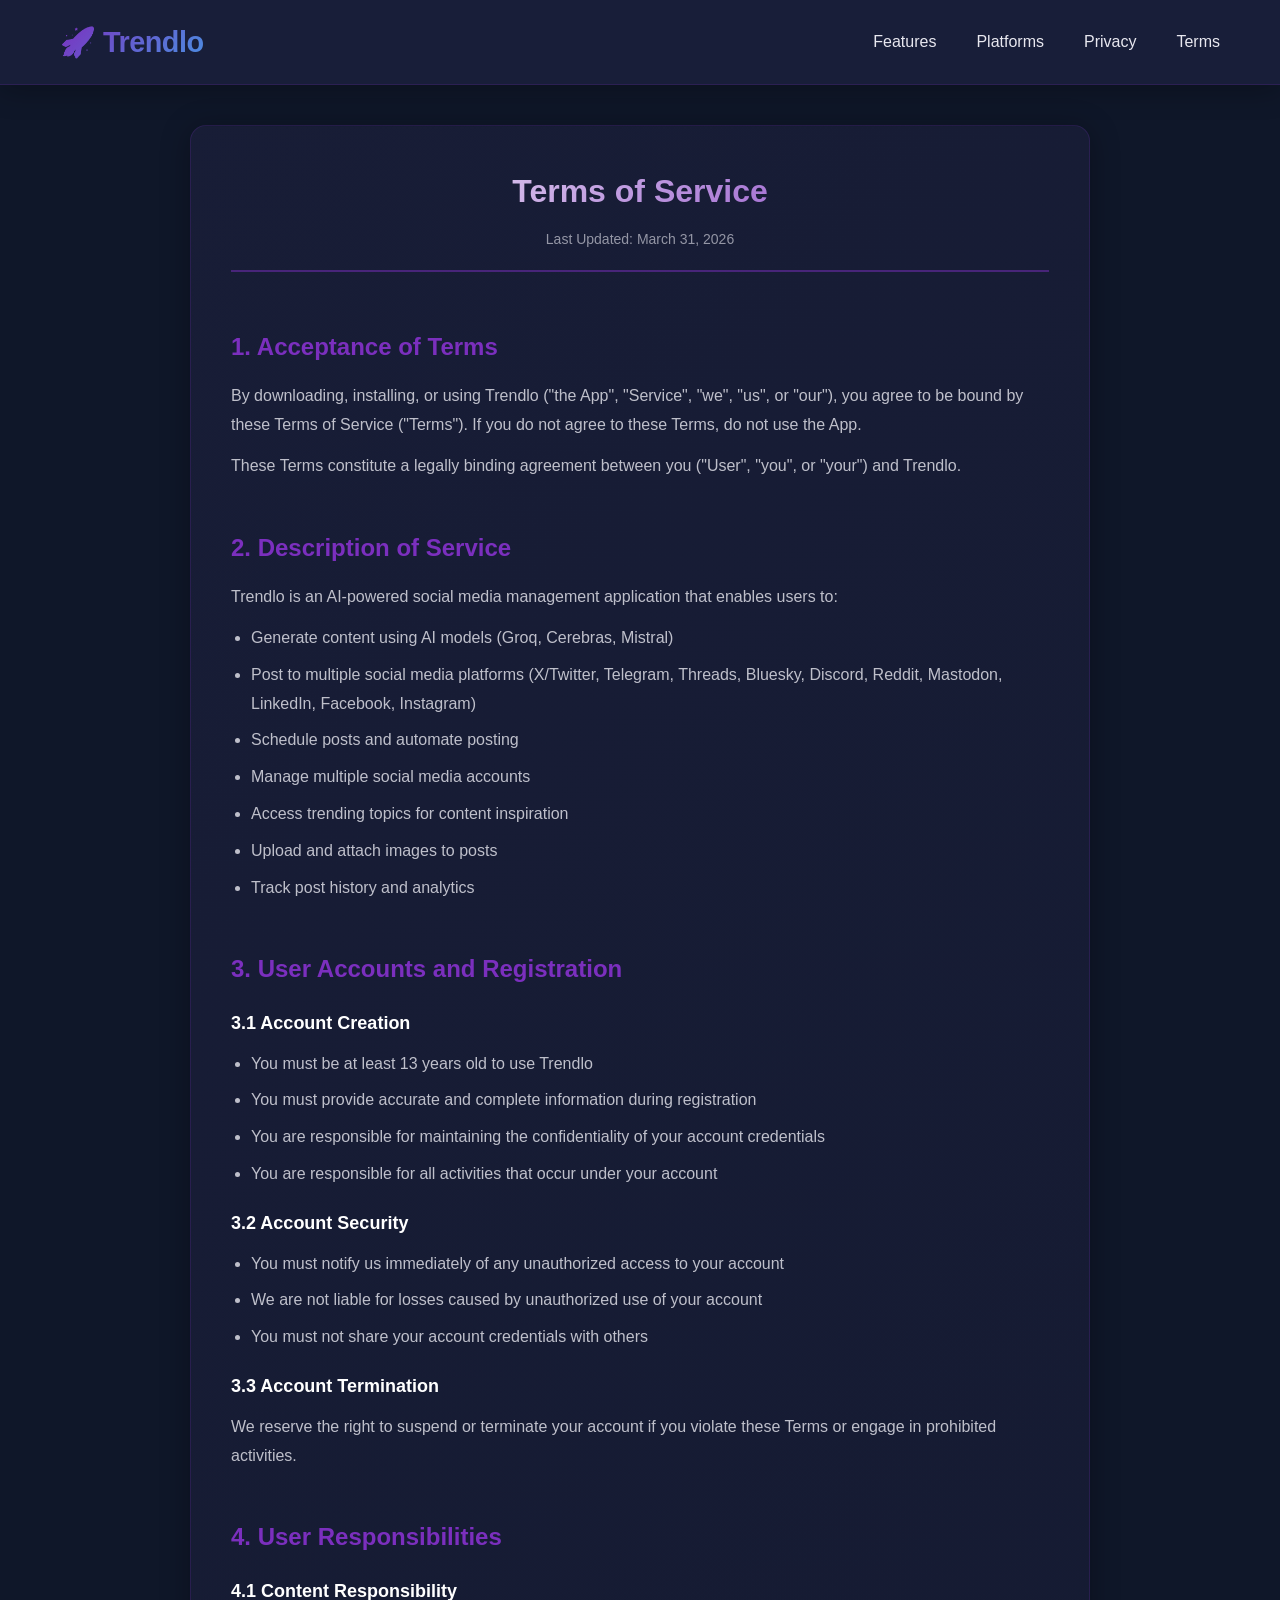
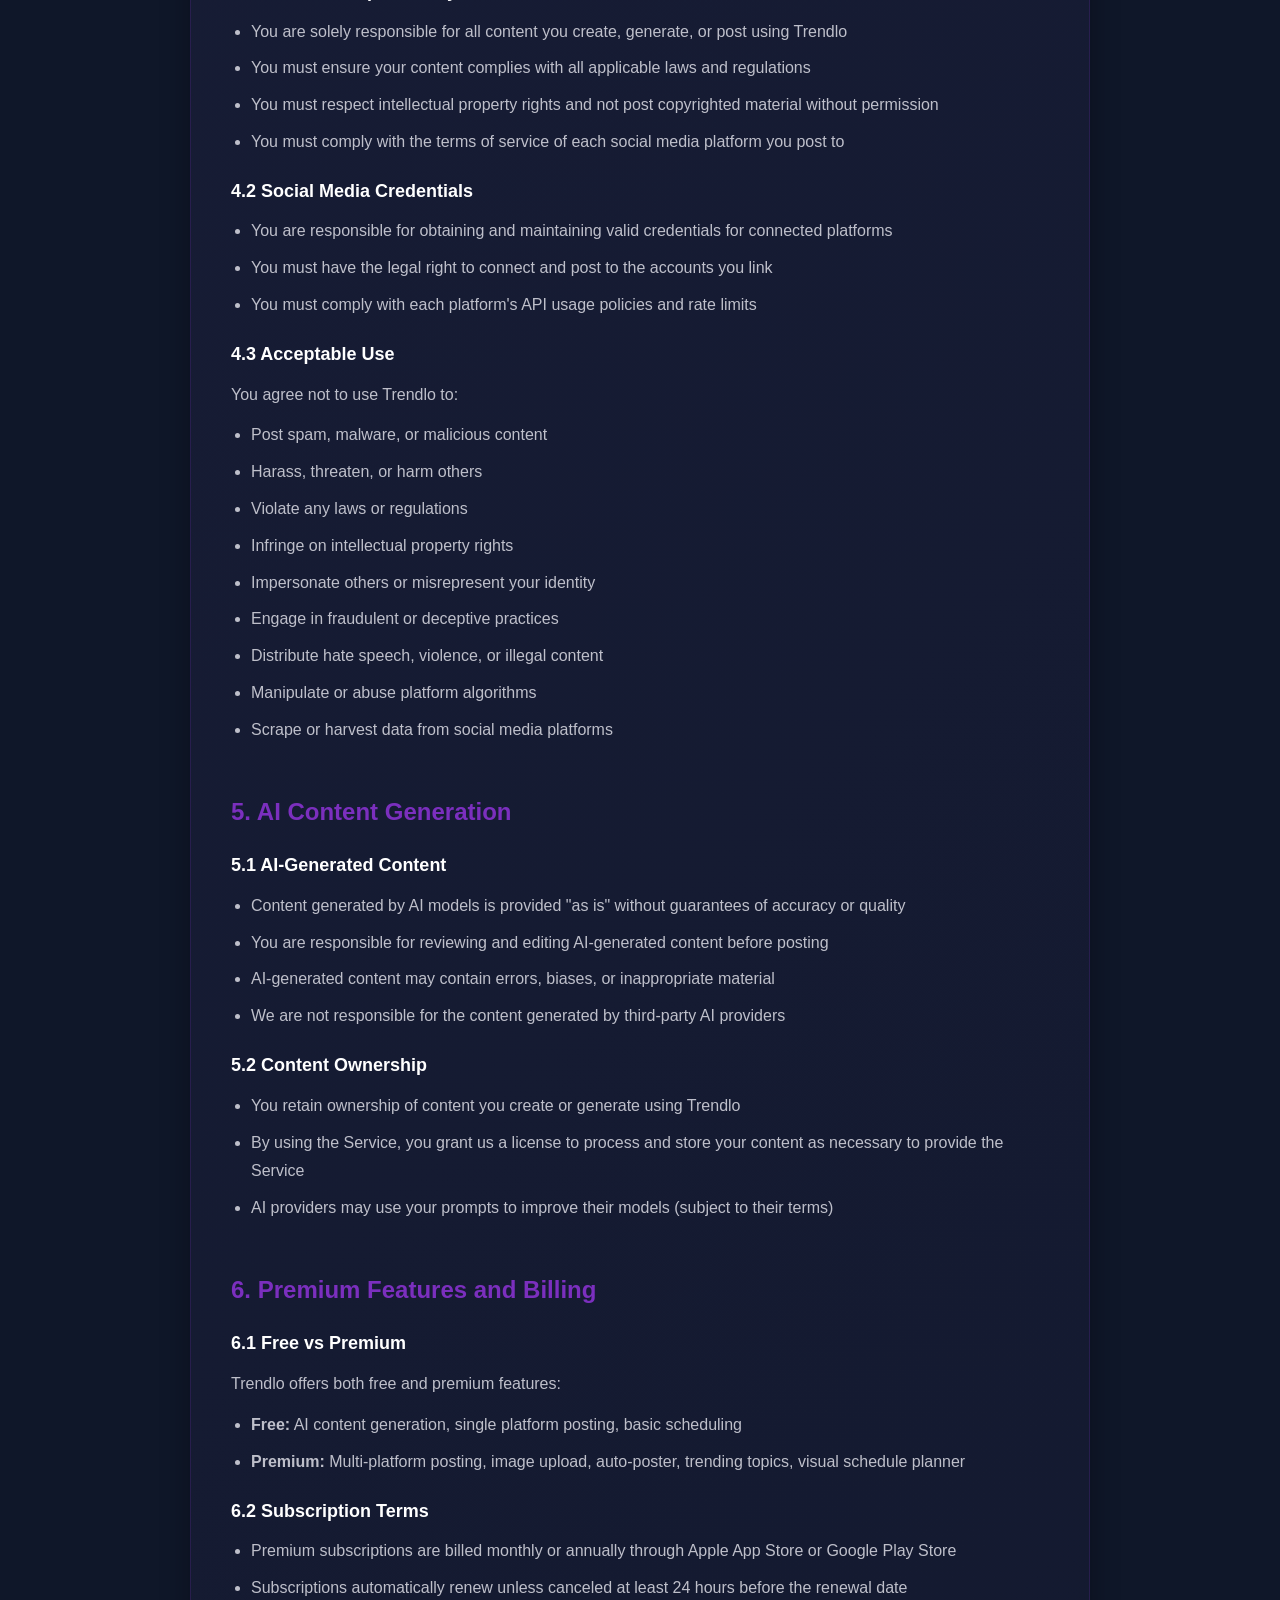
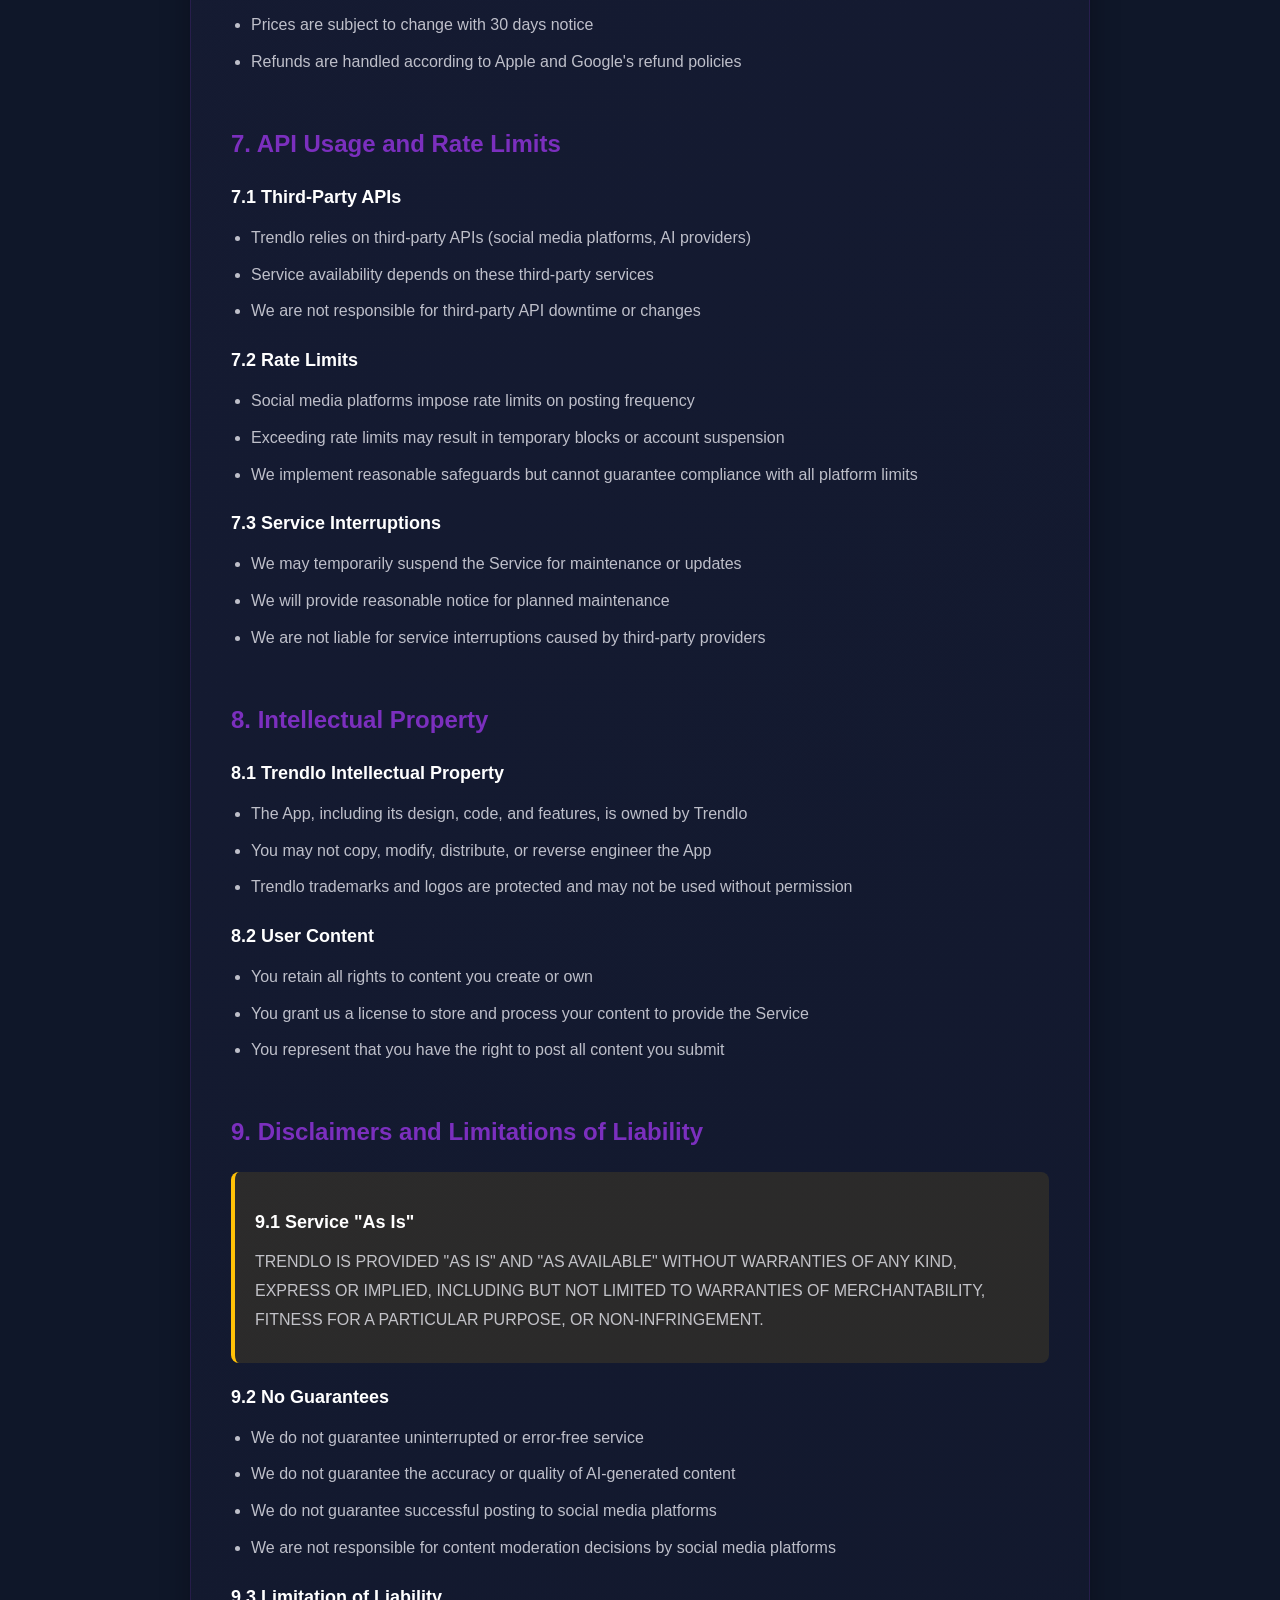
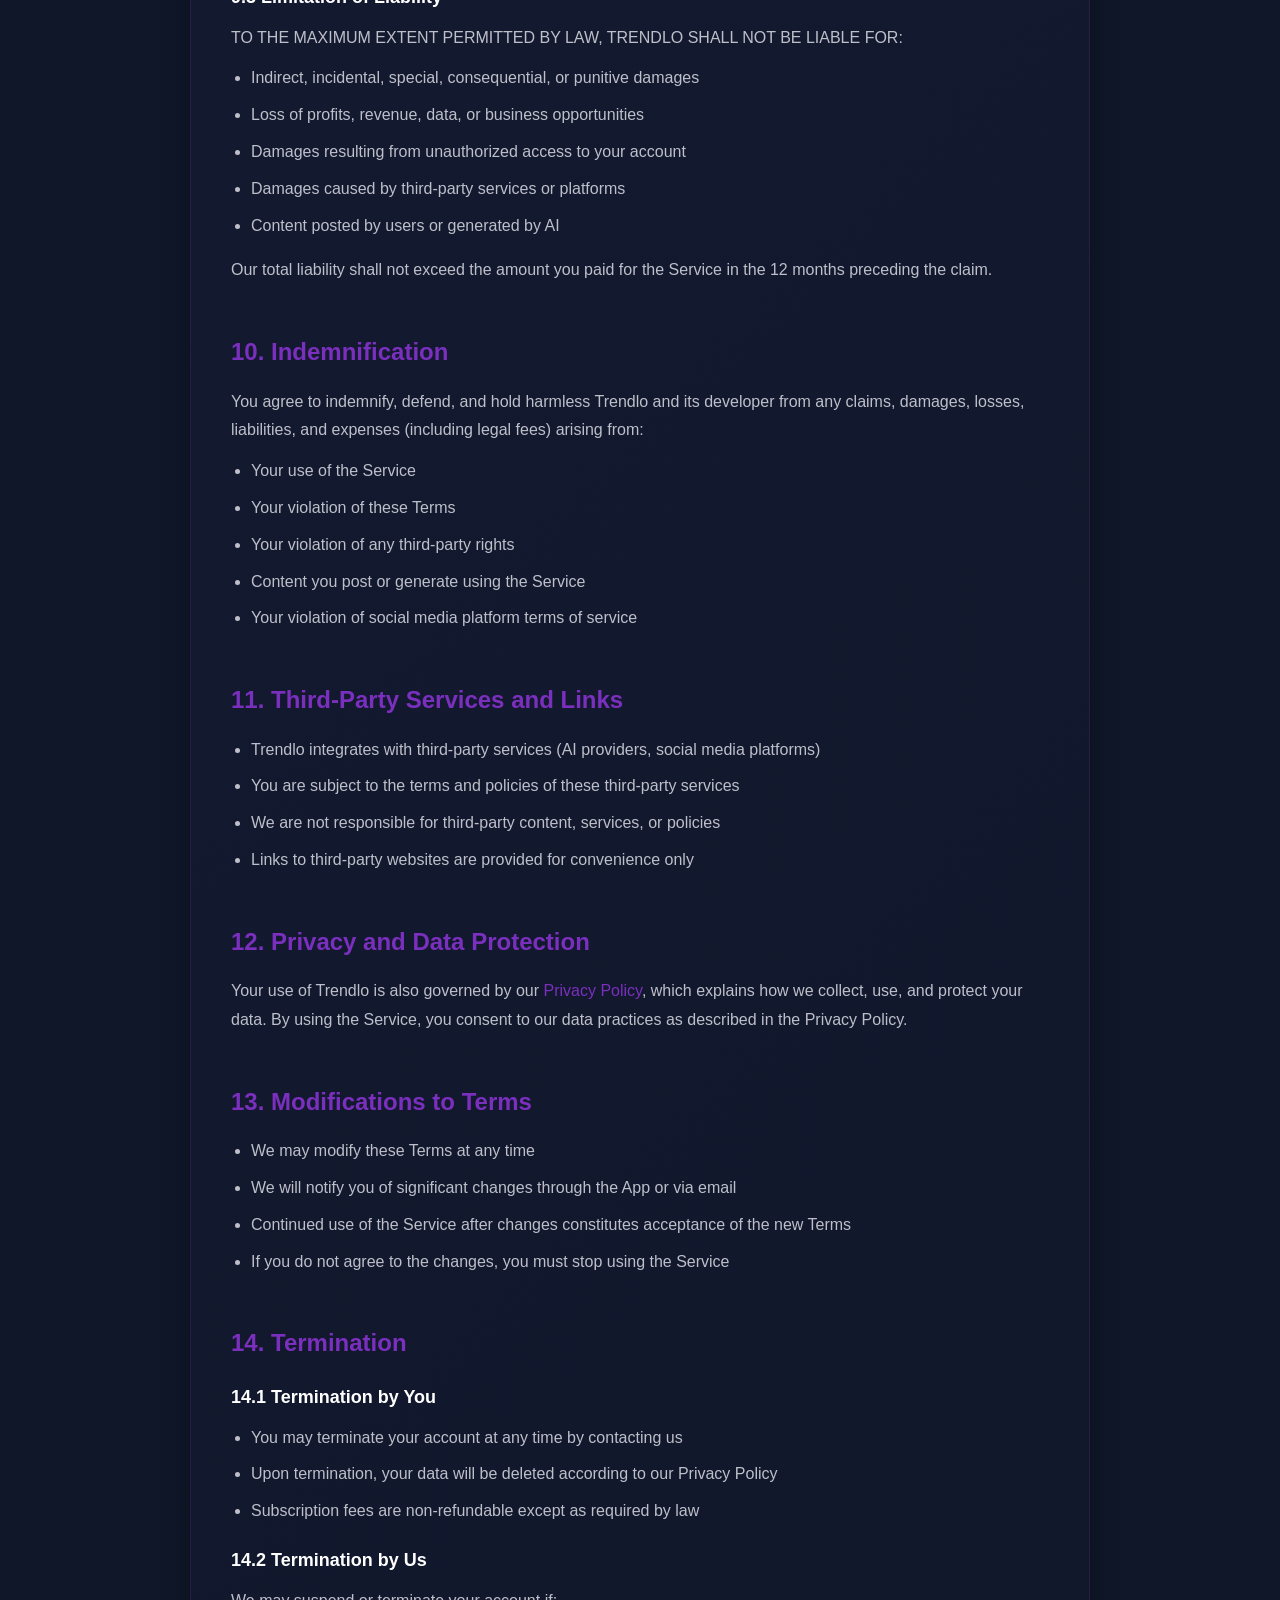
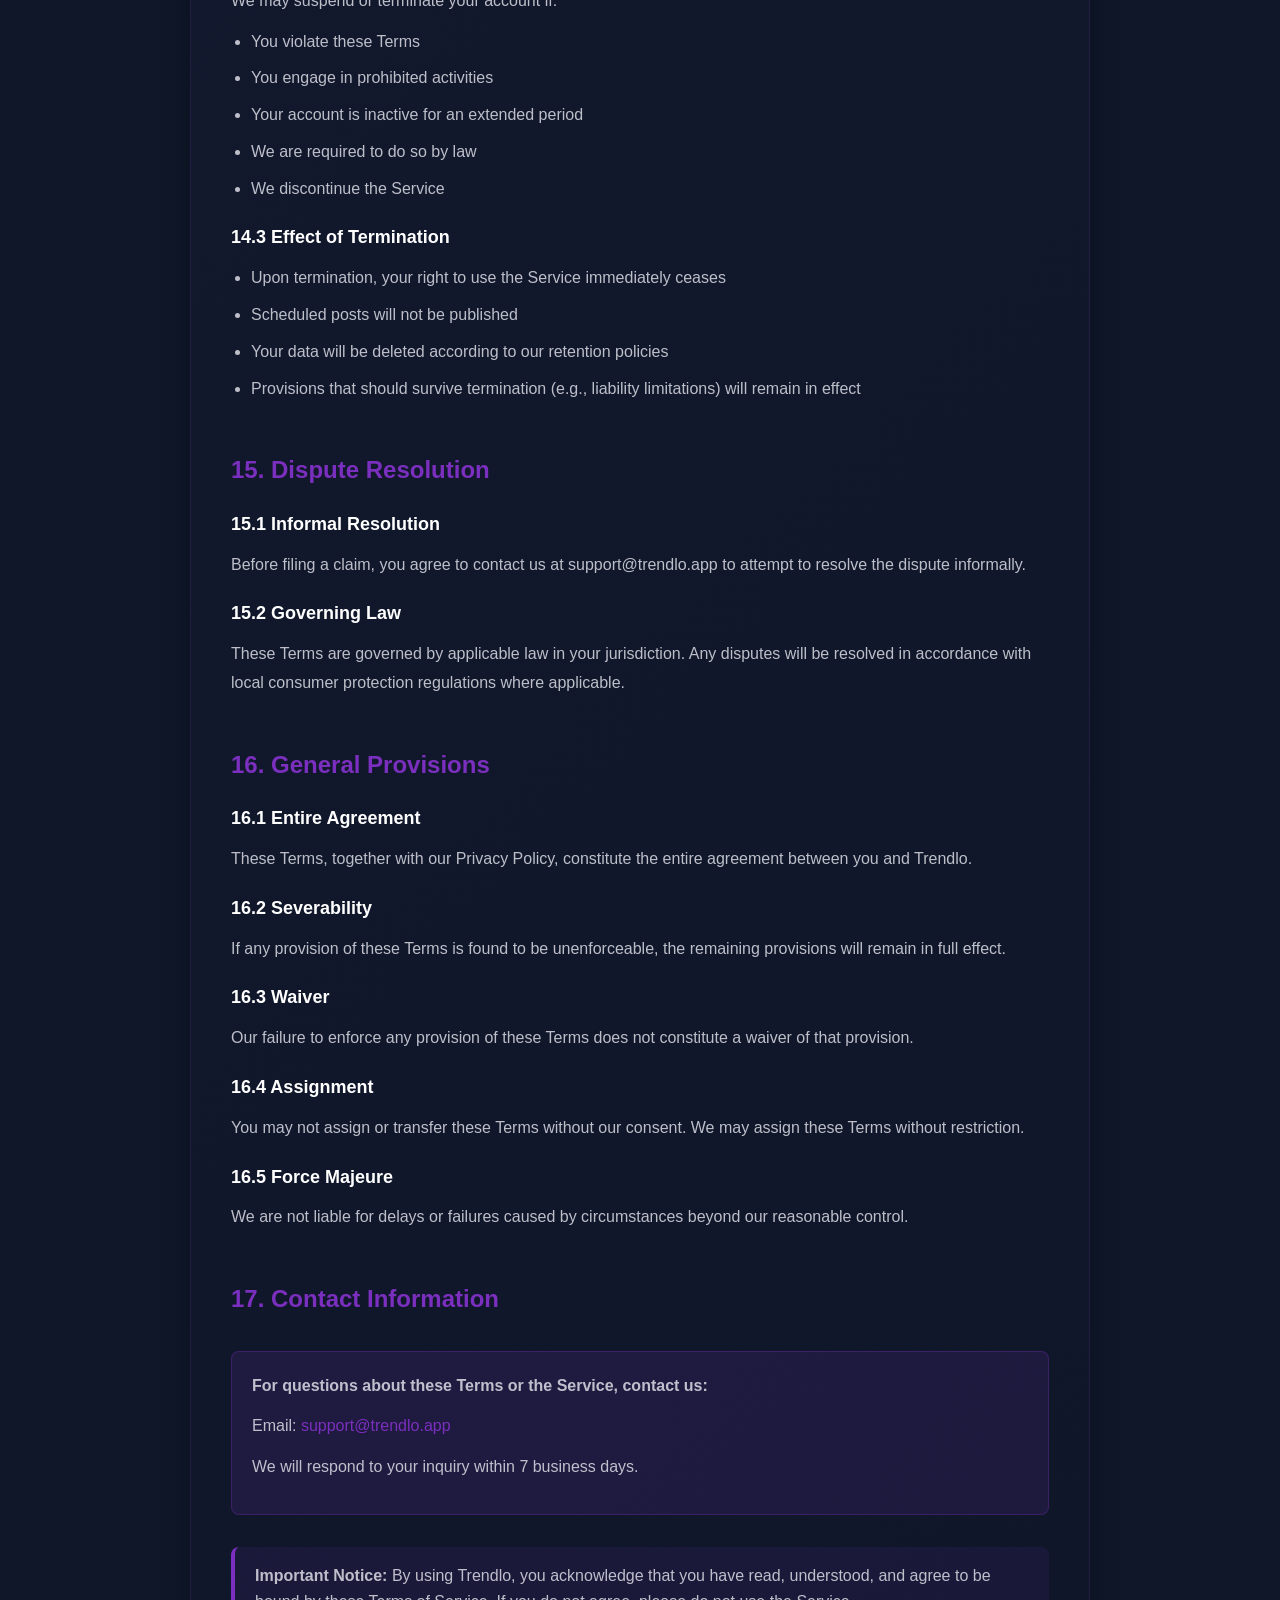
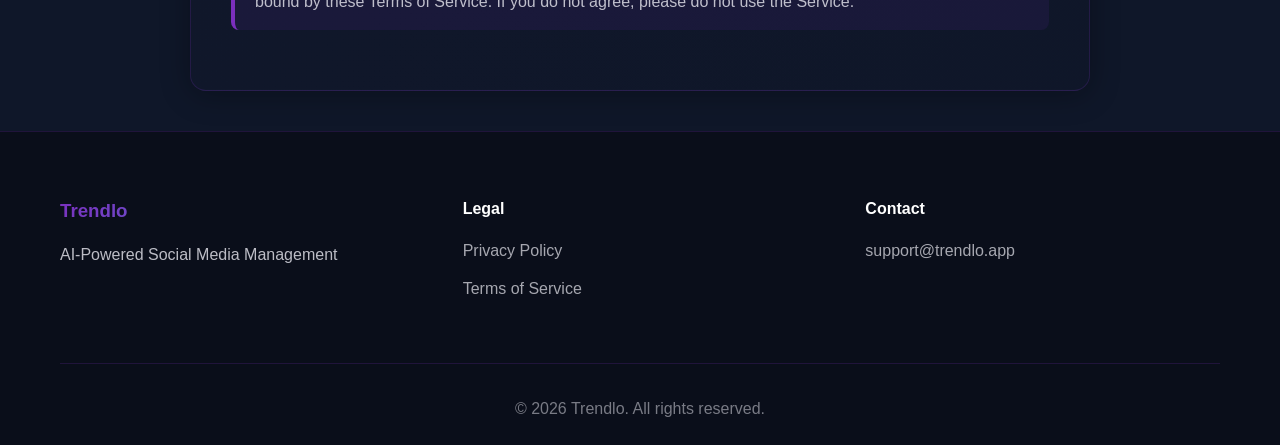
==== commit f5fe093e: "Add files via upload" ====
--- a/terms-of-service.html
+++ b/terms-of-service.html
@@ -128,7 +128,7 @@
     <div class="legal-container">
         <div class="legal-header">
             <h1>Terms of Service</h1>
-            <p class="last-updated">Last Updated: March 16, 2026</p>
+            <p class="last-updated">Last Updated: March 31, 2026</p>
         </div>
 
         <div class="legal-section">
@@ -142,7 +142,7 @@
             <p>Trendlo is an AI-powered social media management application that enables users to:</p>
             <ul>
                 <li>Generate content using AI models (Groq, Cerebras, Mistral)</li>
-                <li>Post to multiple social media platforms (X/Twitter, Telegram, Threads, Bluesky, Discord, Reddit, Mastodon, LinkedIn)</li>
+                <li>Post to multiple social media platforms (X/Twitter, Telegram, Threads, Bluesky, Discord, Reddit, Mastodon, LinkedIn, Facebook, Instagram)</li>
                 <li>Schedule posts and automate posting</li>
                 <li>Manage multiple social media accounts</li>
                 <li>Access trending topics for content inspiration</li>
@@ -243,12 +243,6 @@
                 <li>Refunds are handled according to Apple and Google's refund policies</li>
             </ul>
 
-            <h3>6.3 License Keys</h3>
-            <ul>
-                <li>Custom license keys may be provided for enterprise or special arrangements</li>
-                <li>License keys are non-transferable and tied to your account</li>
-                <li>Unauthorized sharing or resale of license keys is prohibited</li>
-            </ul>
         </div>
 
         <div class="legal-section">
@@ -324,7 +318,7 @@
 
         <div class="legal-section">
             <h2>10. Indemnification</h2>
-            <p>You agree to indemnify, defend, and hold harmless Trendlo, its officers, directors, employees, and agents from any claims, damages, losses, liabilities, and expenses (including legal fees) arising from:</p>
+            <p>You agree to indemnify, defend, and hold harmless Trendlo and its developer from any claims, damages, losses, liabilities, and expenses (including legal fees) arising from:</p>
             <ul>
                 <li>Your use of the Service</li>
                 <li>Your violation of these Terms</li>
@@ -392,13 +386,10 @@
             <h2>15. Dispute Resolution</h2>
             
             <h3>15.1 Informal Resolution</h3>
-            <p>Before filing a claim, you agree to contact us at omarzain.dev@gmail.com to attempt to resolve the dispute informally.</p>
+            <p>Before filing a claim, you agree to contact us at support@trendlo.app to attempt to resolve the dispute informally.</p>
 
             <h3>15.2 Governing Law</h3>
-            <p>These Terms are governed by the laws of the jurisdiction where Trendlo is registered, without regard to conflict of law principles.</p>
-
-            <h3>15.3 Arbitration</h3>
-            <p>Any disputes arising from these Terms or the Service shall be resolved through binding arbitration, except where prohibited by law.</p>
+            <p>These Terms are governed by applicable law in your jurisdiction. Any disputes will be resolved in accordance with local consumer protection regulations where applicable.</p>
         </div>
 
         <div class="legal-section">
@@ -424,7 +415,7 @@
             <h2>17. Contact Information</h2>
             <div class="contact-info">
                 <p><strong>For questions about these Terms or the Service, contact us:</strong></p>
-                <p>Email: <a href="mailto:omarzain.dev@gmail.com">omarzain.dev@gmail.com</a></p>
+                <p>Email: <a href="mailto:support@trendlo.app">support@trendlo.app</a></p>
                 <p>We will respond to your inquiry within 7 business days.</p>
             </div>
         </div>
@@ -451,7 +442,7 @@
                 <div class="footer-section">
                     <h4>Contact</h4>
                     <ul>
-                        <li><a href="mailto:omarzain.dev@gmail.com">omarzain.dev@gmail.com</a></li>
+                        <li><a href="mailto:support@trendlo.app">support@trendlo.app</a></li>
                     </ul>
                 </div>
             </div>
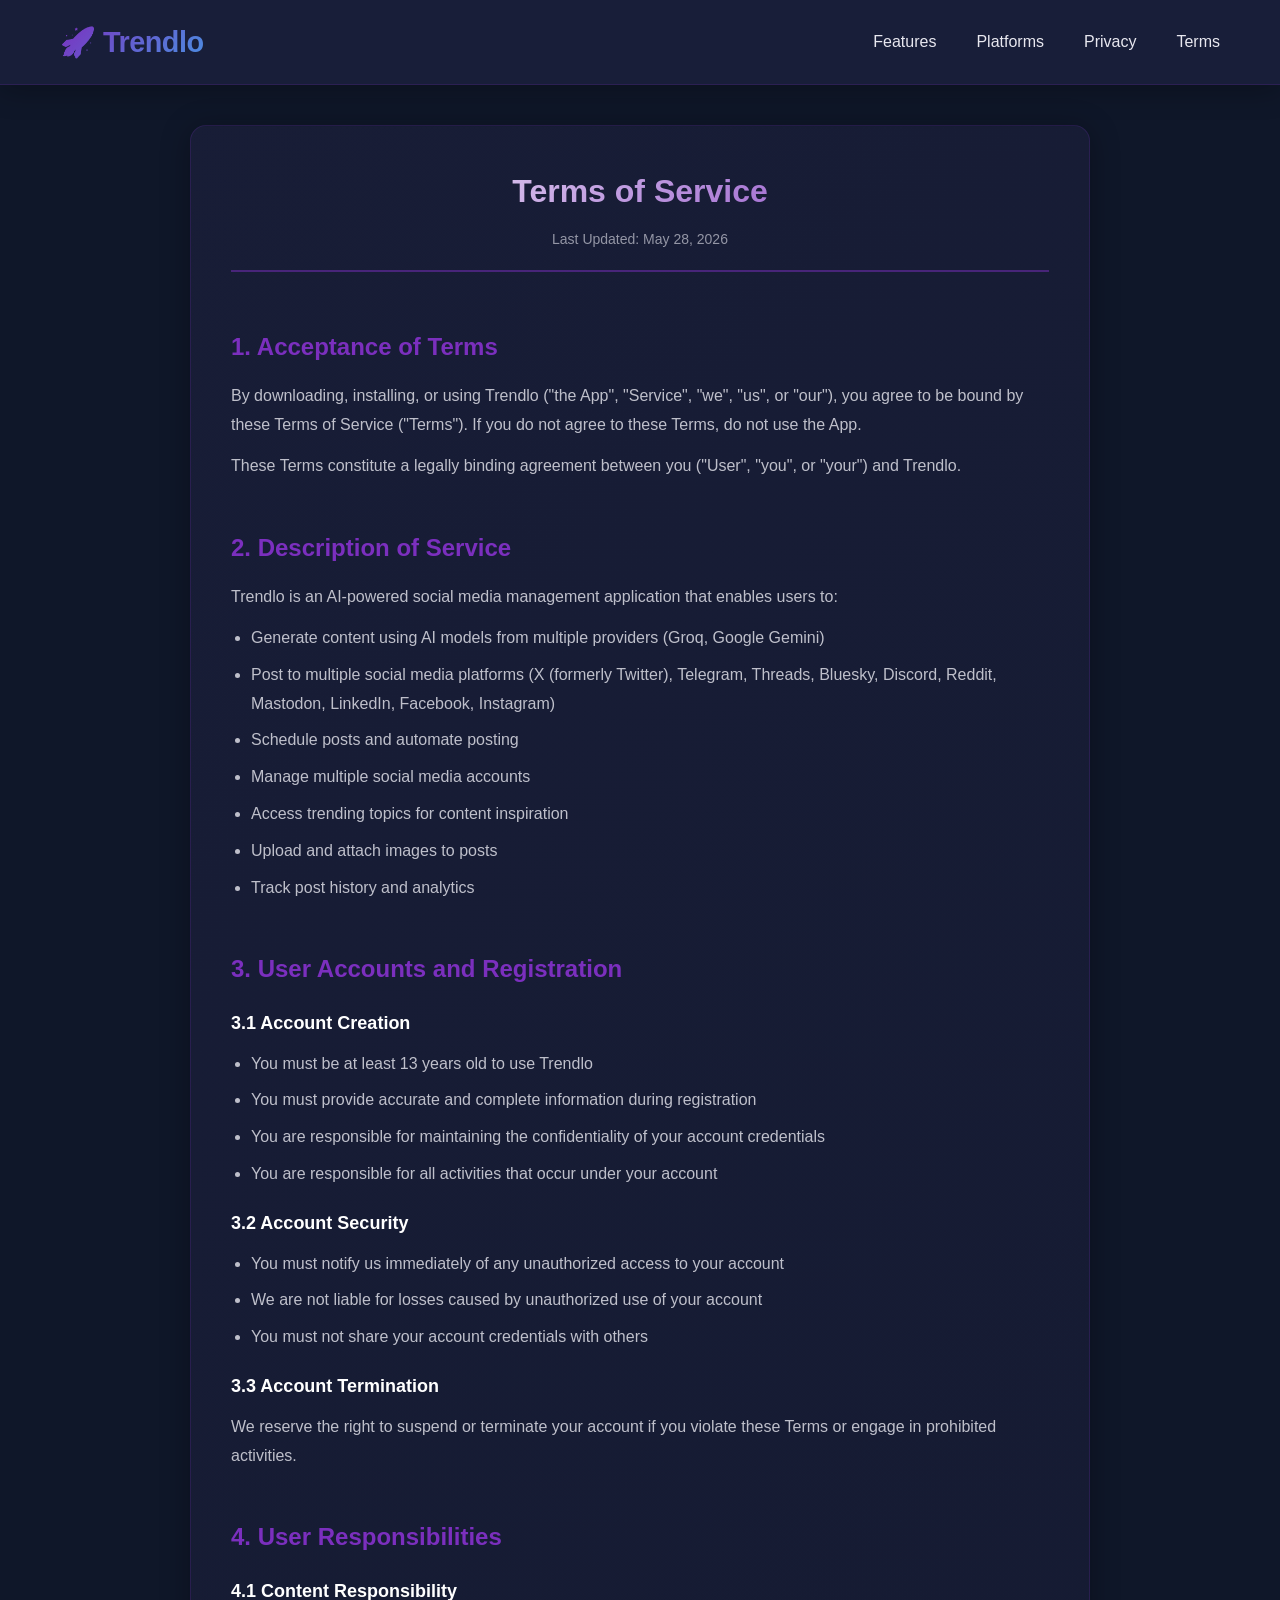
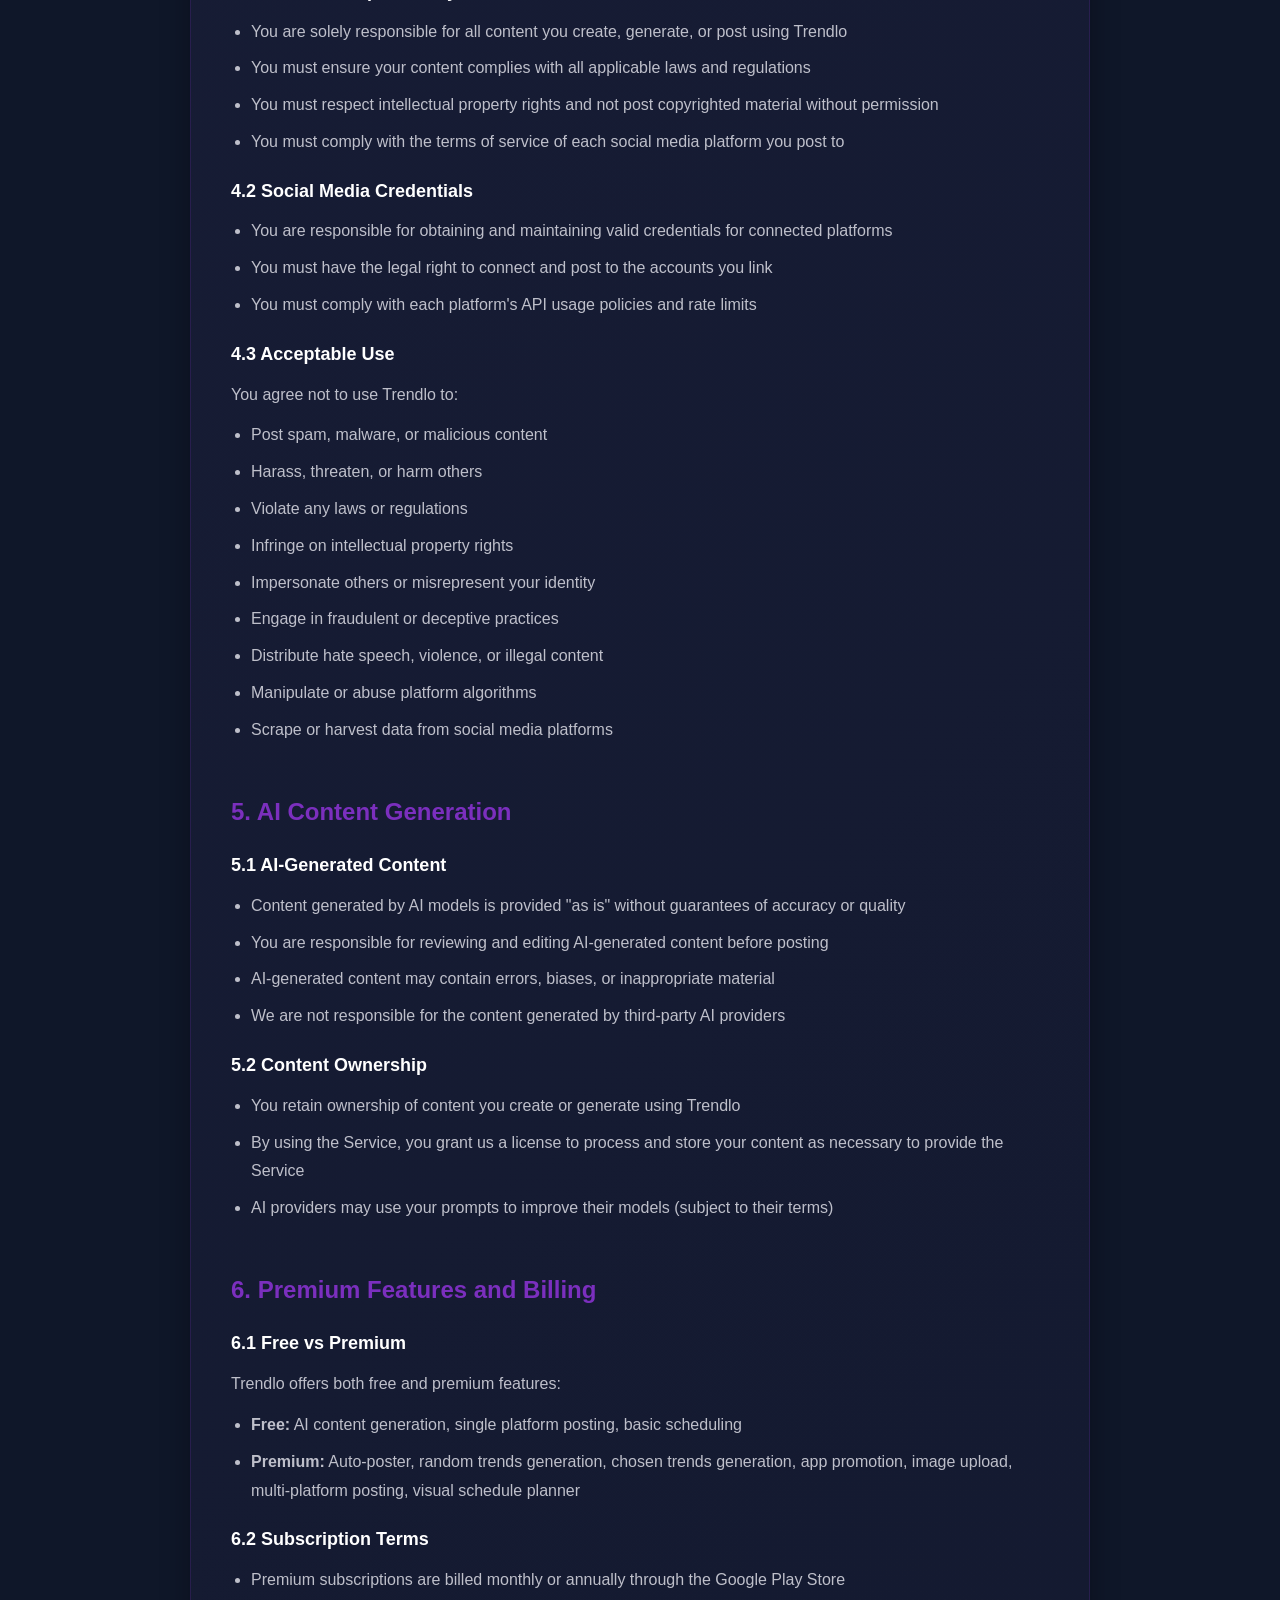
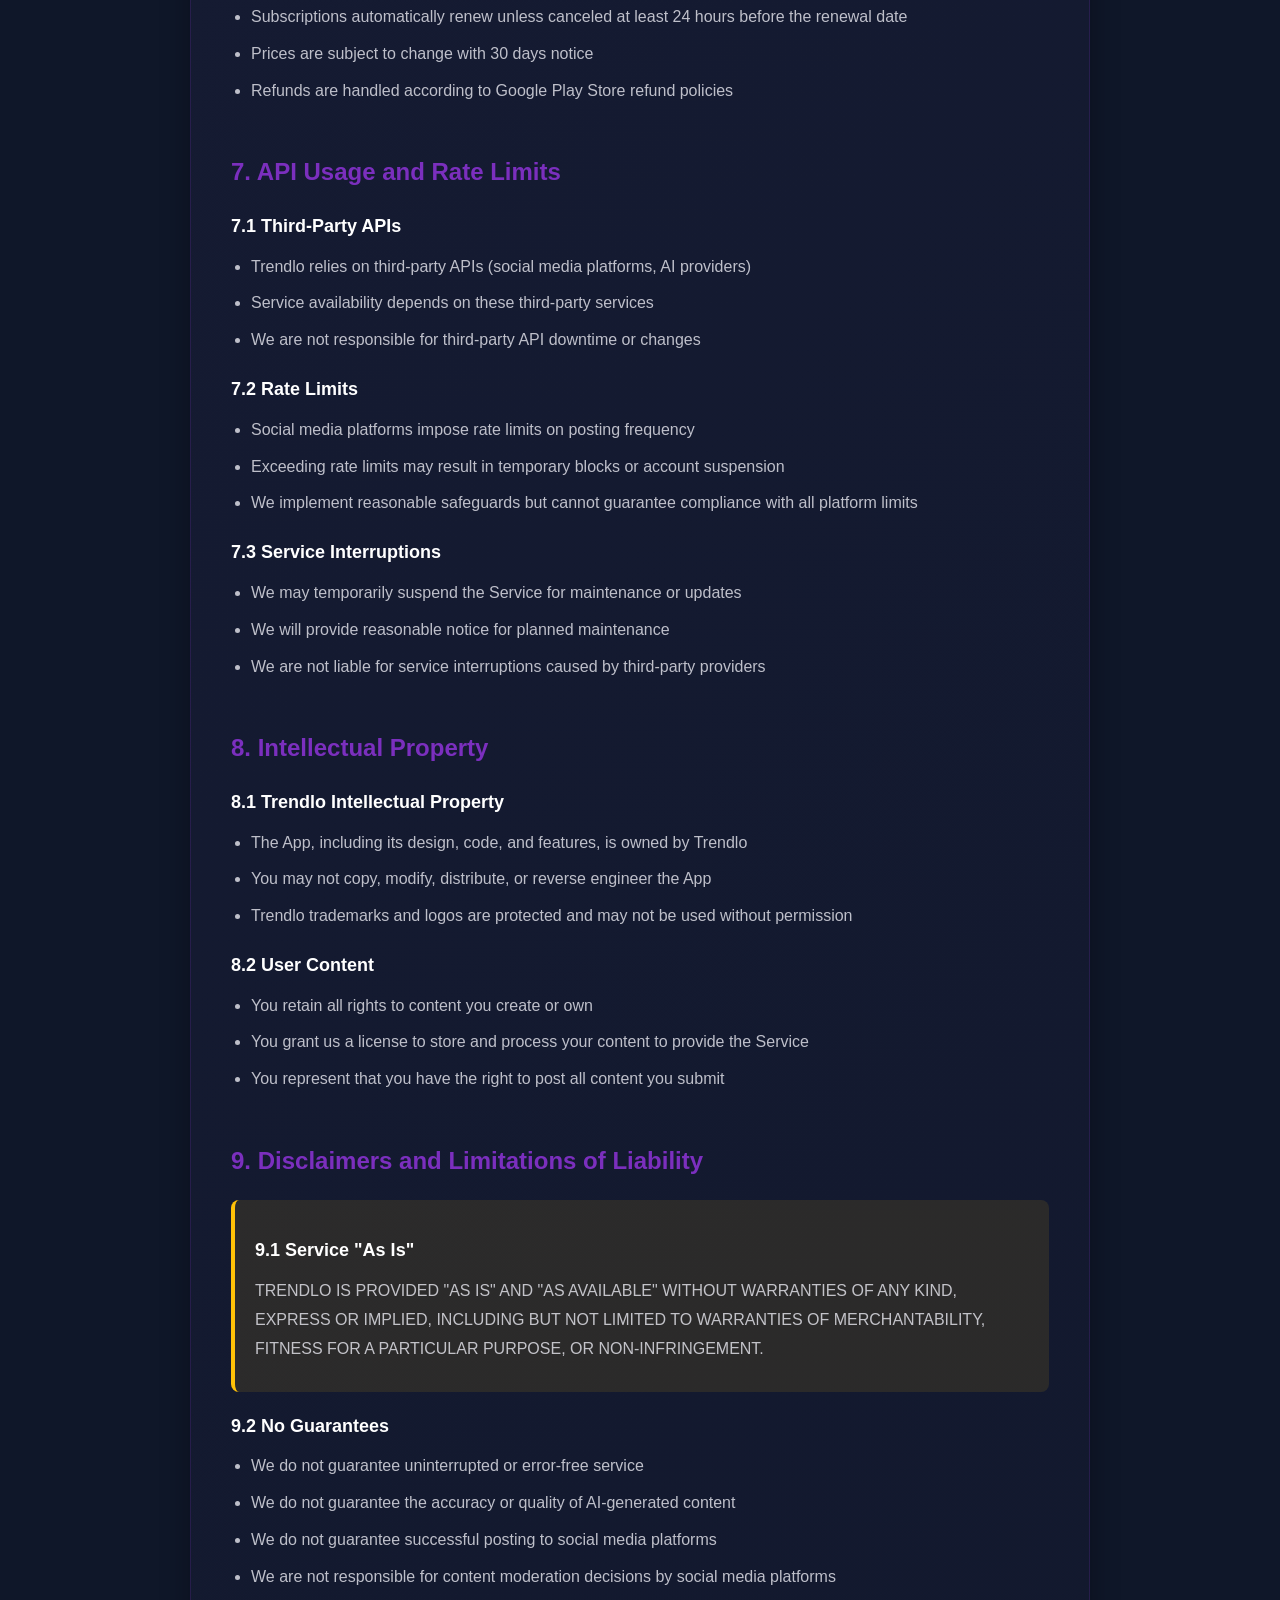
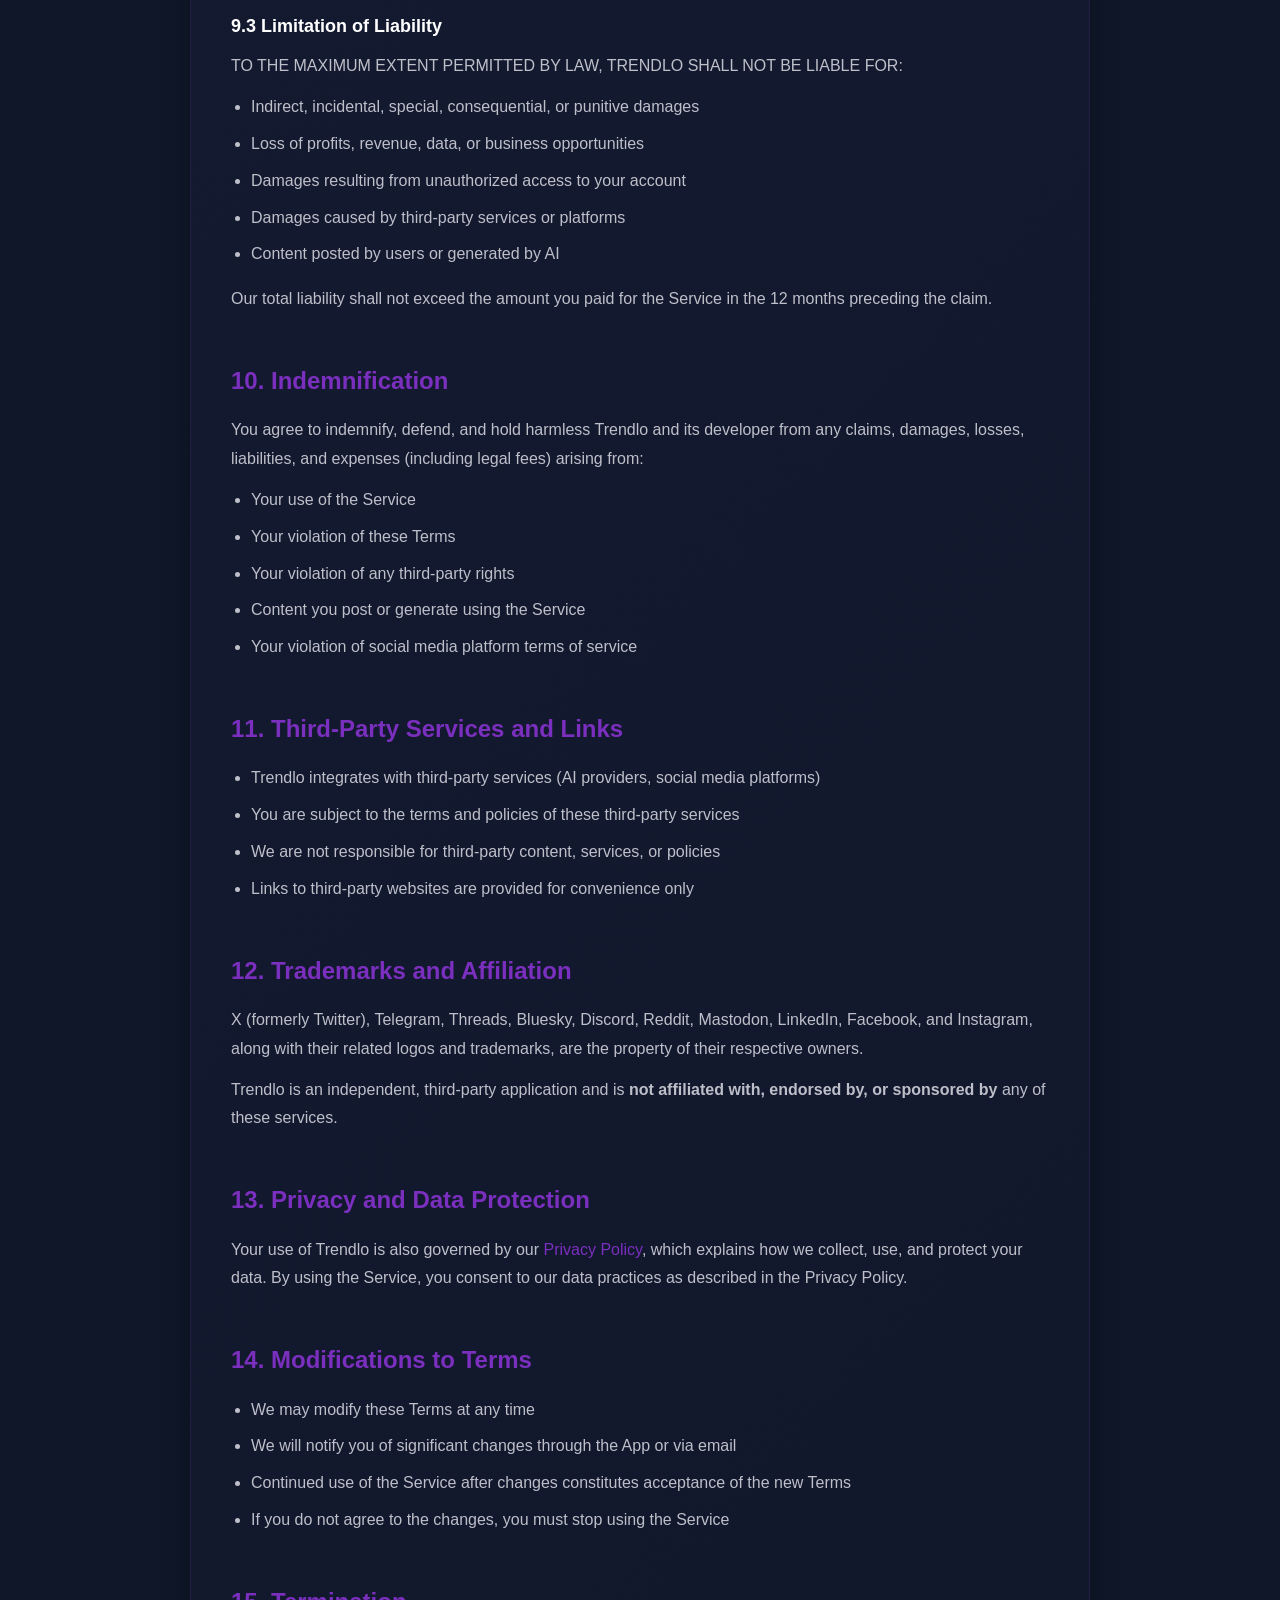
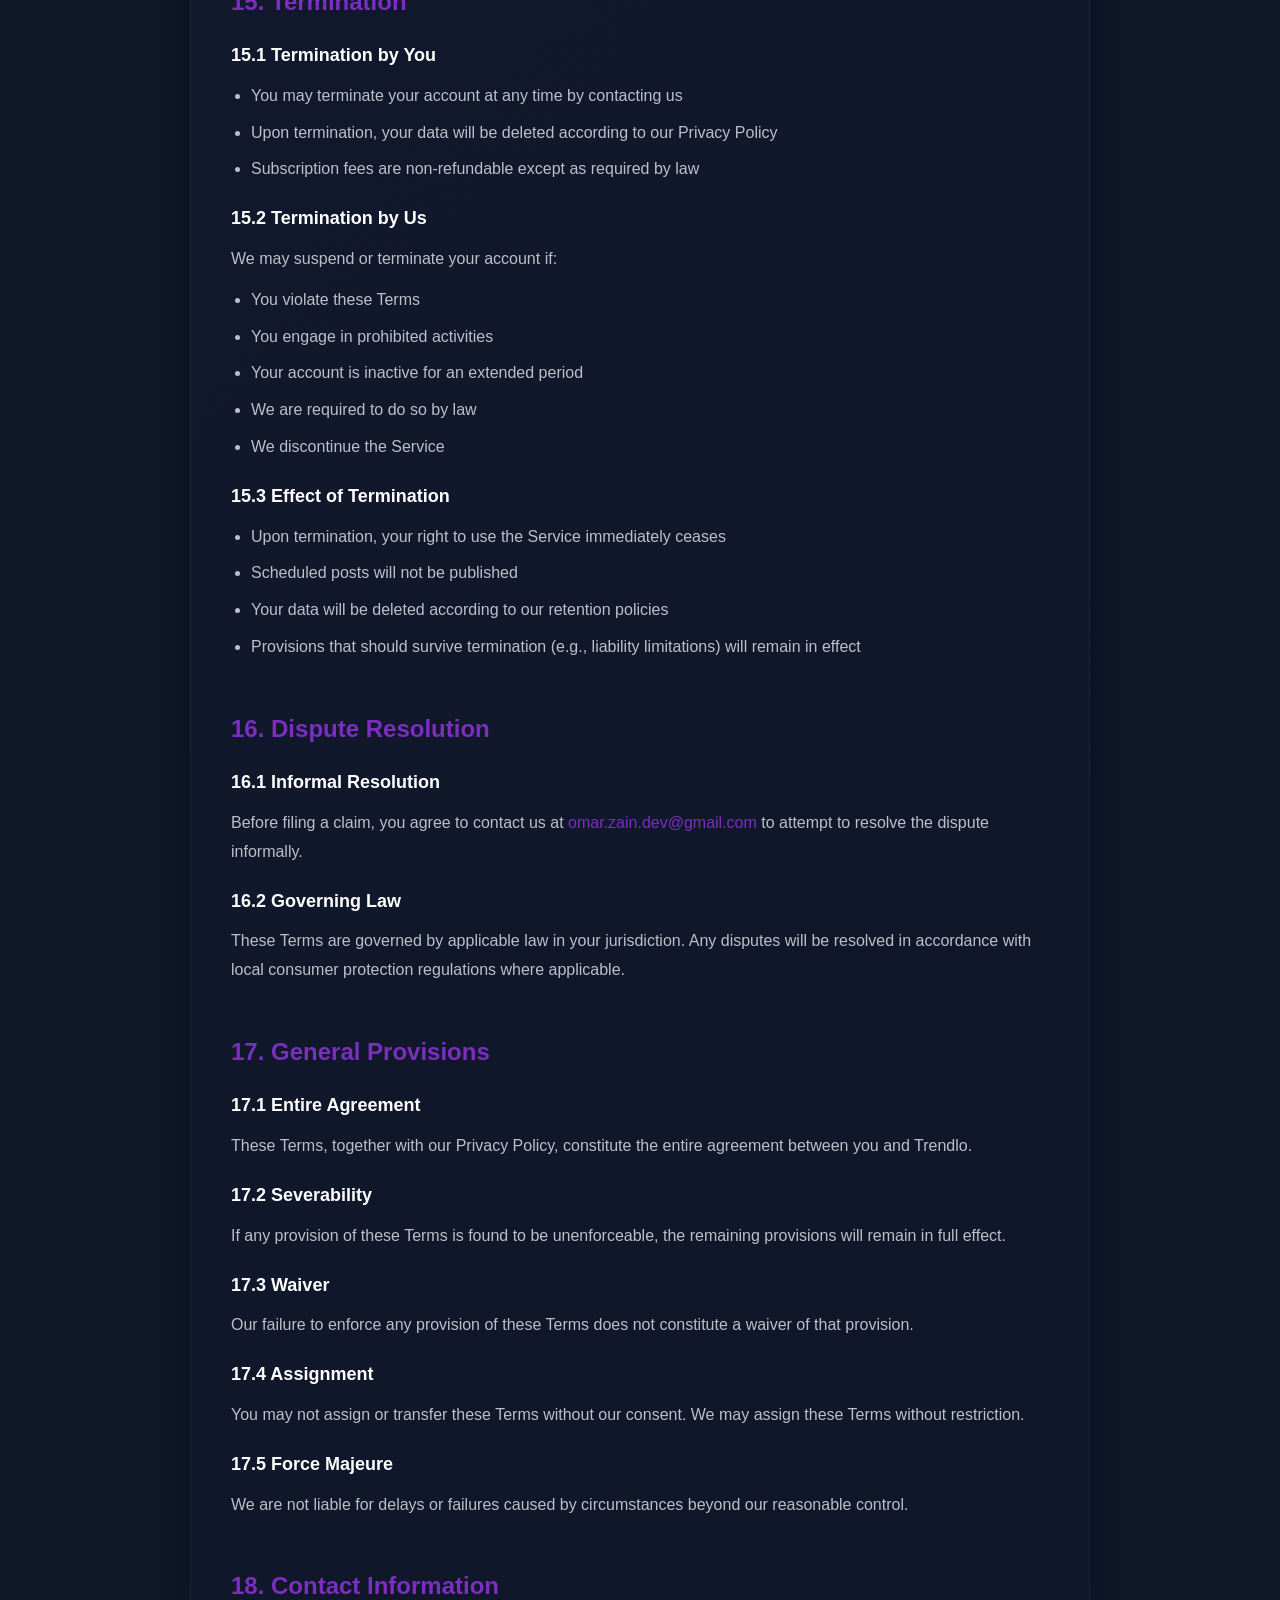
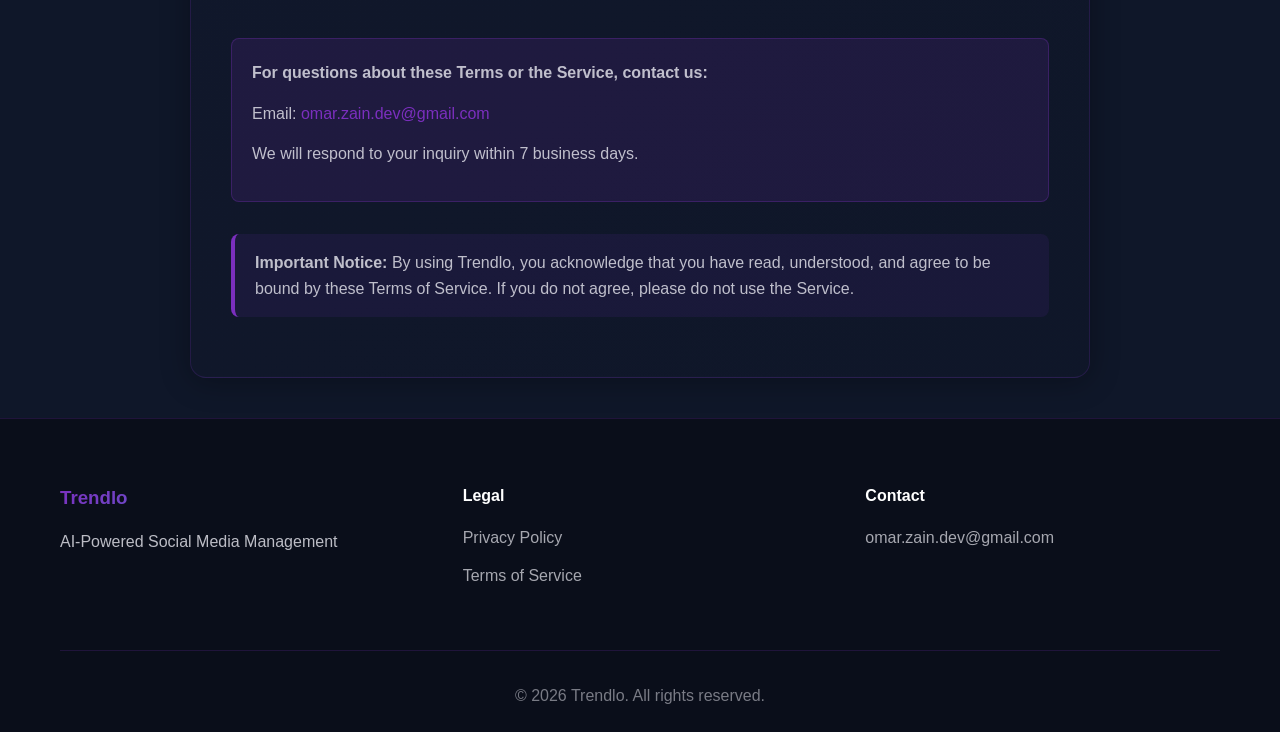
==== commit 36bc7f14: "Ua" ====
--- a/terms-of-service.html
+++ b/terms-of-service.html
@@ -128,7 +128,7 @@
     <div class="legal-container">
         <div class="legal-header">
             <h1>Terms of Service</h1>
-            <p class="last-updated">Last Updated: March 31, 2026</p>
+            <p class="last-updated">Last Updated: May 28, 2026</p>
         </div>
 
         <div class="legal-section">
@@ -141,8 +141,8 @@
             <h2>2. Description of Service</h2>
             <p>Trendlo is an AI-powered social media management application that enables users to:</p>
             <ul>
-                <li>Generate content using AI models (Groq, Cerebras, Mistral)</li>
-                <li>Post to multiple social media platforms (X/Twitter, Telegram, Threads, Bluesky, Discord, Reddit, Mastodon, LinkedIn, Facebook, Instagram)</li>
+                <li>Generate content using AI models from multiple providers (Groq, Google Gemini)</li>
+                <li>Post to multiple social media platforms (X (formerly Twitter), Telegram, Threads, Bluesky, Discord, Reddit, Mastodon, LinkedIn, Facebook, Instagram)</li>
                 <li>Schedule posts and automate posting</li>
                 <li>Manage multiple social media accounts</li>
                 <li>Access trending topics for content inspiration</li>
@@ -232,17 +232,16 @@
             <p>Trendlo offers both free and premium features:</p>
             <ul>
                 <li><strong>Free:</strong> AI content generation, single platform posting, basic scheduling</li>
-                <li><strong>Premium:</strong> Multi-platform posting, image upload, auto-poster, trending topics, visual schedule planner</li>
+                <li><strong>Premium:</strong> Auto-poster, random trends generation, chosen trends generation, app promotion, image upload, multi-platform posting, visual schedule planner</li>
             </ul>
 
             <h3>6.2 Subscription Terms</h3>
             <ul>
-                <li>Premium subscriptions are billed monthly or annually through Apple App Store or Google Play Store</li>
+                <li>Premium subscriptions are billed monthly or annually through the Google Play Store</li>
                 <li>Subscriptions automatically renew unless canceled at least 24 hours before the renewal date</li>
                 <li>Prices are subject to change with 30 days notice</li>
-                <li>Refunds are handled according to Apple and Google's refund policies</li>
-            </ul>
-
+                <li>Refunds are handled according to Google Play Store refund policies</li>
+            </ul>
         </div>
 
         <div class="legal-section">
@@ -339,12 +338,18 @@
         </div>
 
         <div class="legal-section">
-            <h2>12. Privacy and Data Protection</h2>
+            <h2>12. Trademarks and Affiliation</h2>
+            <p>X (formerly Twitter), Telegram, Threads, Bluesky, Discord, Reddit, Mastodon, LinkedIn, Facebook, and Instagram, along with their related logos and trademarks, are the property of their respective owners.</p>
+            <p>Trendlo is an independent, third-party application and is <strong>not affiliated with, endorsed by, or sponsored by</strong> any of these services.</p>
+        </div>
+
+        <div class="legal-section">
+            <h2>13. Privacy and Data Protection</h2>
             <p>Your use of Trendlo is also governed by our <a href="privacy-policy.html">Privacy Policy</a>, which explains how we collect, use, and protect your data. By using the Service, you consent to our data practices as described in the Privacy Policy.</p>
         </div>
 
         <div class="legal-section">
-            <h2>13. Modifications to Terms</h2>
+            <h2>14. Modifications to Terms</h2>
             <ul>
                 <li>We may modify these Terms at any time</li>
                 <li>We will notify you of significant changes through the App or via email</li>
@@ -354,16 +359,16 @@
         </div>
 
         <div class="legal-section">
-            <h2>14. Termination</h2>
-            
-            <h3>14.1 Termination by You</h3>
+            <h2>15. Termination</h2>
+
+            <h3>15.1 Termination by You</h3>
             <ul>
                 <li>You may terminate your account at any time by contacting us</li>
                 <li>Upon termination, your data will be deleted according to our Privacy Policy</li>
                 <li>Subscription fees are non-refundable except as required by law</li>
             </ul>
 
-            <h3>14.2 Termination by Us</h3>
+            <h3>15.2 Termination by Us</h3>
             <p>We may suspend or terminate your account if:</p>
             <ul>
                 <li>You violate these Terms</li>
@@ -373,7 +378,7 @@
                 <li>We discontinue the Service</li>
             </ul>
 
-            <h3>14.3 Effect of Termination</h3>
+            <h3>15.3 Effect of Termination</h3>
             <ul>
                 <li>Upon termination, your right to use the Service immediately ceases</li>
                 <li>Scheduled posts will not be published</li>
@@ -383,39 +388,39 @@
         </div>
 
         <div class="legal-section">
-            <h2>15. Dispute Resolution</h2>
-            
-            <h3>15.1 Informal Resolution</h3>
-            <p>Before filing a claim, you agree to contact us at support@trendlo.app to attempt to resolve the dispute informally.</p>
-
-            <h3>15.2 Governing Law</h3>
+            <h2>16. Dispute Resolution</h2>
+
+            <h3>16.1 Informal Resolution</h3>
+            <p>Before filing a claim, you agree to contact us at <a href="mailto:omar.zain.dev@gmail.com">omar.zain.dev@gmail.com</a> to attempt to resolve the dispute informally.</p>
+
+            <h3>16.2 Governing Law</h3>
             <p>These Terms are governed by applicable law in your jurisdiction. Any disputes will be resolved in accordance with local consumer protection regulations where applicable.</p>
         </div>
 
         <div class="legal-section">
-            <h2>16. General Provisions</h2>
-            
-            <h3>16.1 Entire Agreement</h3>
+            <h2>17. General Provisions</h2>
+
+            <h3>17.1 Entire Agreement</h3>
             <p>These Terms, together with our Privacy Policy, constitute the entire agreement between you and Trendlo.</p>
 
-            <h3>16.2 Severability</h3>
+            <h3>17.2 Severability</h3>
             <p>If any provision of these Terms is found to be unenforceable, the remaining provisions will remain in full effect.</p>
 
-            <h3>16.3 Waiver</h3>
+            <h3>17.3 Waiver</h3>
             <p>Our failure to enforce any provision of these Terms does not constitute a waiver of that provision.</p>
 
-            <h3>16.4 Assignment</h3>
+            <h3>17.4 Assignment</h3>
             <p>You may not assign or transfer these Terms without our consent. We may assign these Terms without restriction.</p>
 
-            <h3>16.5 Force Majeure</h3>
+            <h3>17.5 Force Majeure</h3>
             <p>We are not liable for delays or failures caused by circumstances beyond our reasonable control.</p>
         </div>
 
         <div class="legal-section">
-            <h2>17. Contact Information</h2>
+            <h2>18. Contact Information</h2>
             <div class="contact-info">
                 <p><strong>For questions about these Terms or the Service, contact us:</strong></p>
-                <p>Email: <a href="mailto:support@trendlo.app">support@trendlo.app</a></p>
+                <p>Email: <a href="mailto:omar.zain.dev@gmail.com">omar.zain.dev@gmail.com</a></p>
                 <p>We will respond to your inquiry within 7 business days.</p>
             </div>
         </div>
@@ -442,7 +447,7 @@
                 <div class="footer-section">
                     <h4>Contact</h4>
                     <ul>
-                        <li><a href="mailto:support@trendlo.app">support@trendlo.app</a></li>
+                        <li><a href="mailto:omar.zain.dev@gmail.com">omar.zain.dev@gmail.com</a></li>
                     </ul>
                 </div>
             </div>
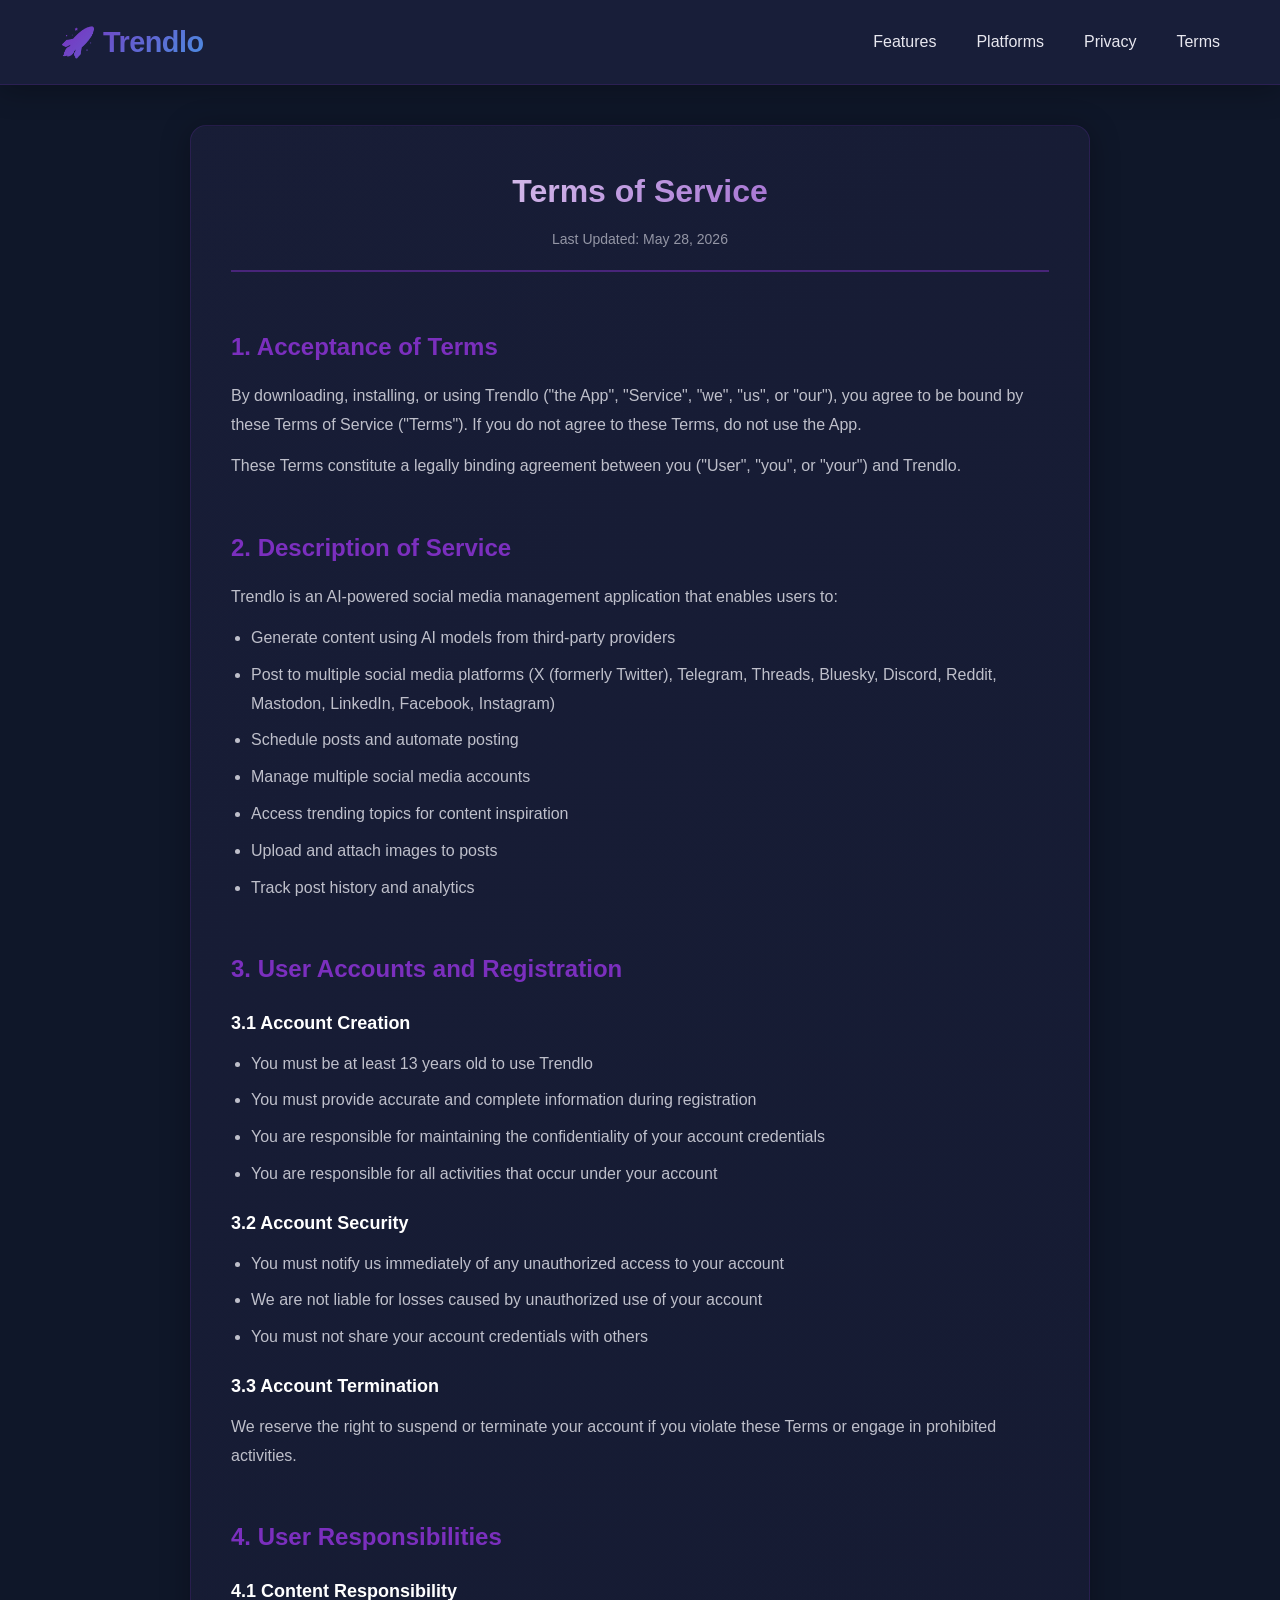
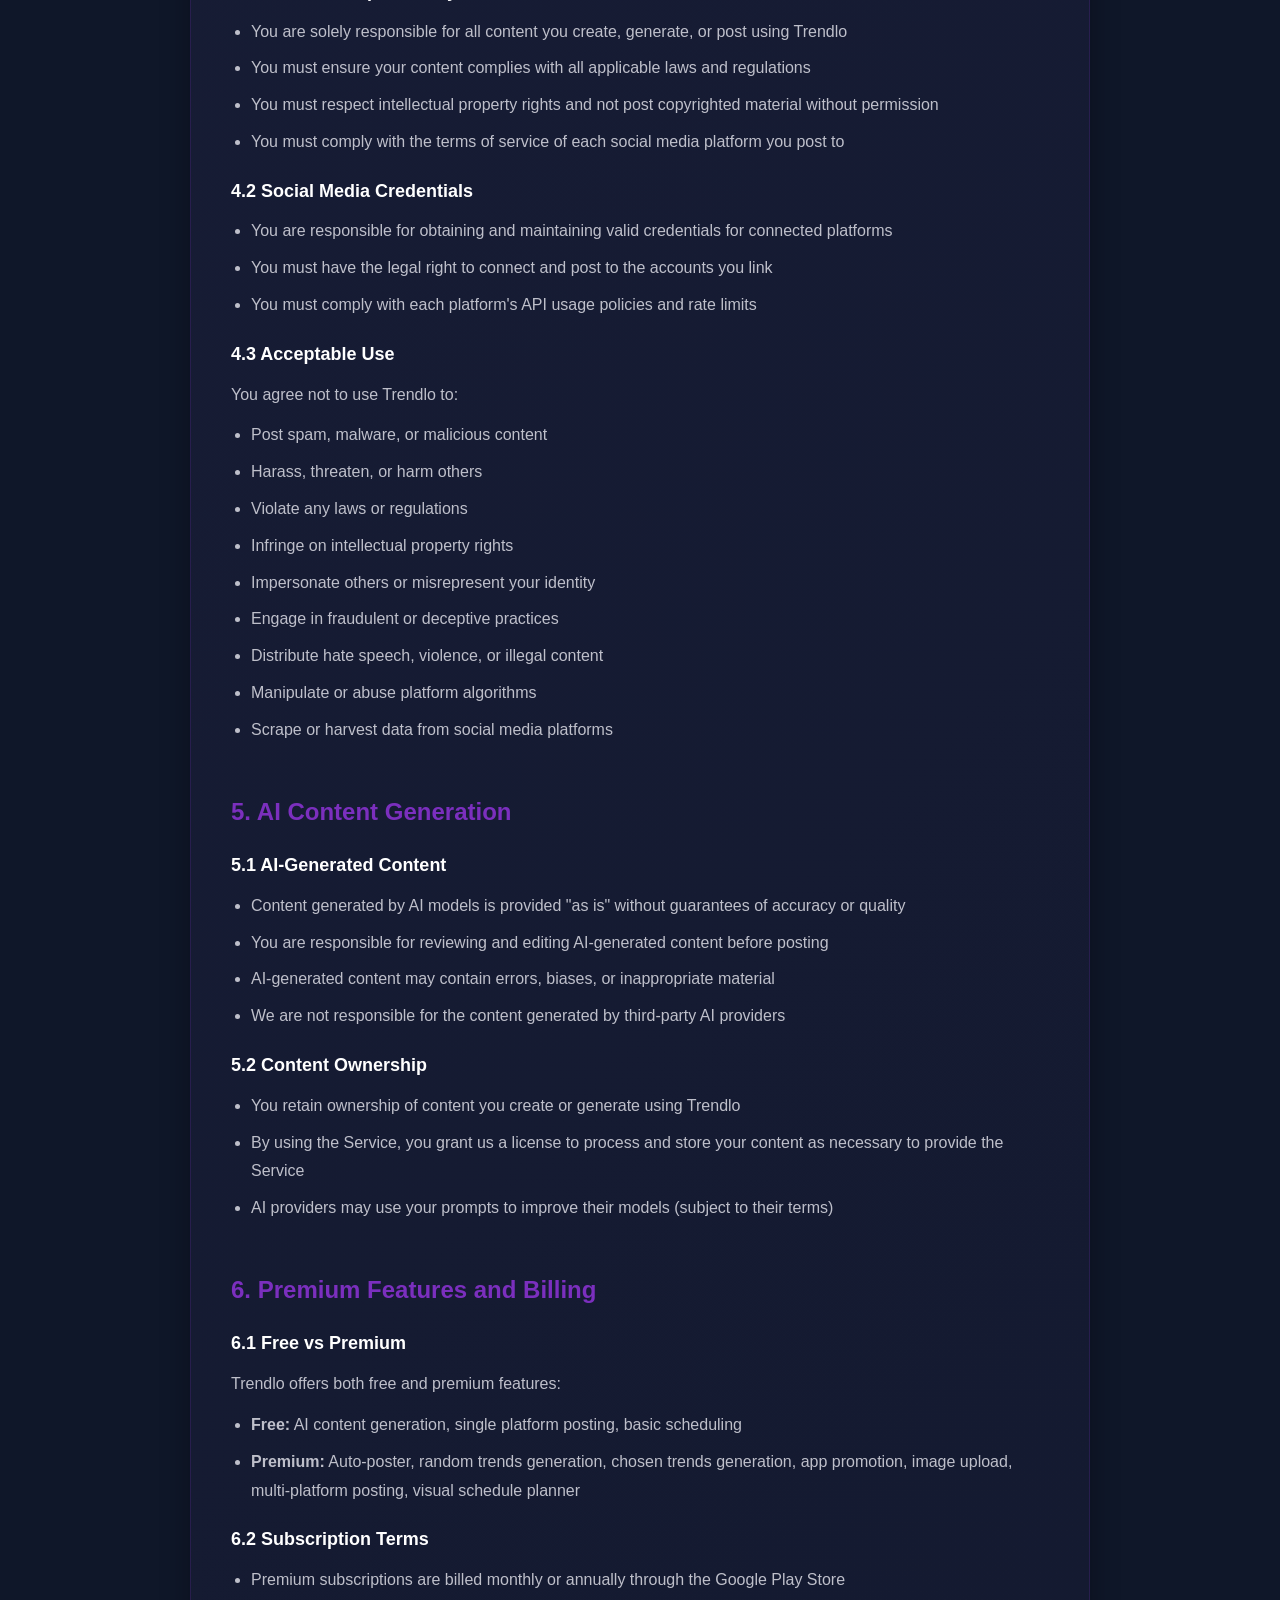
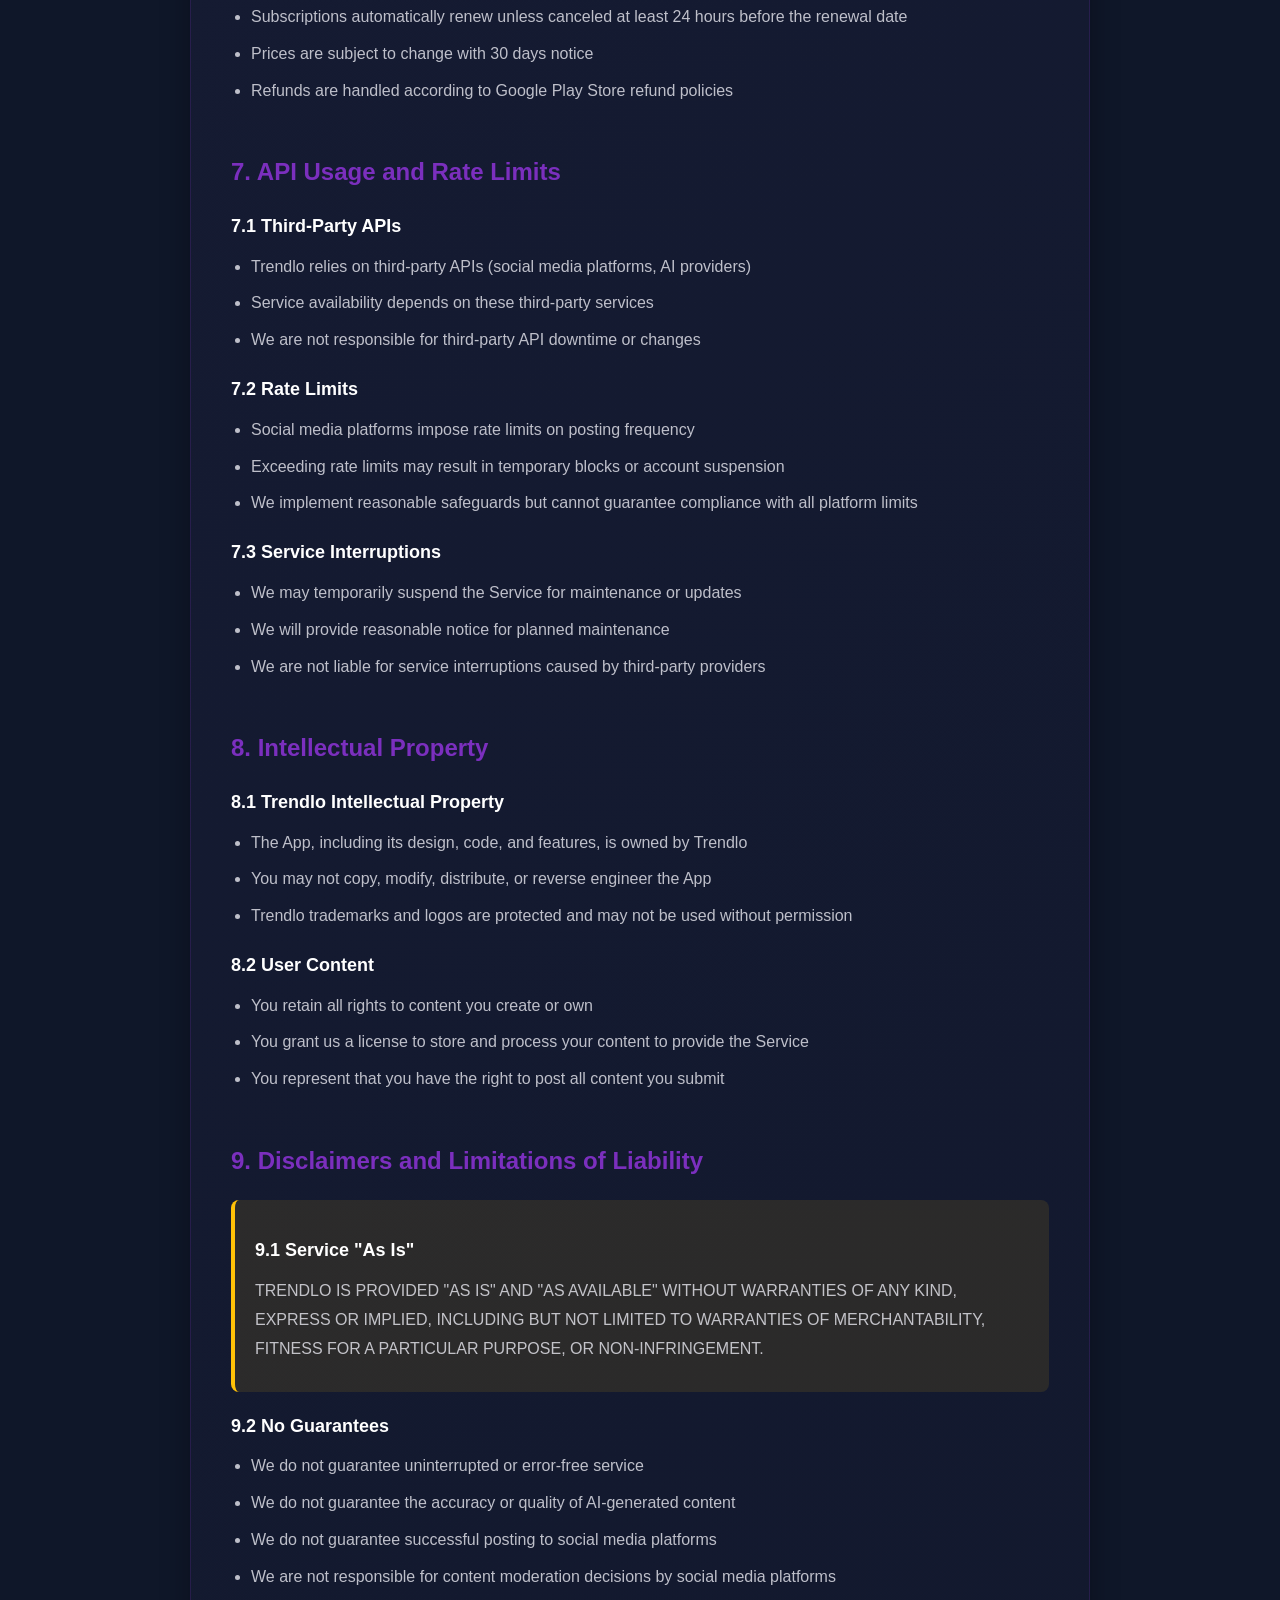
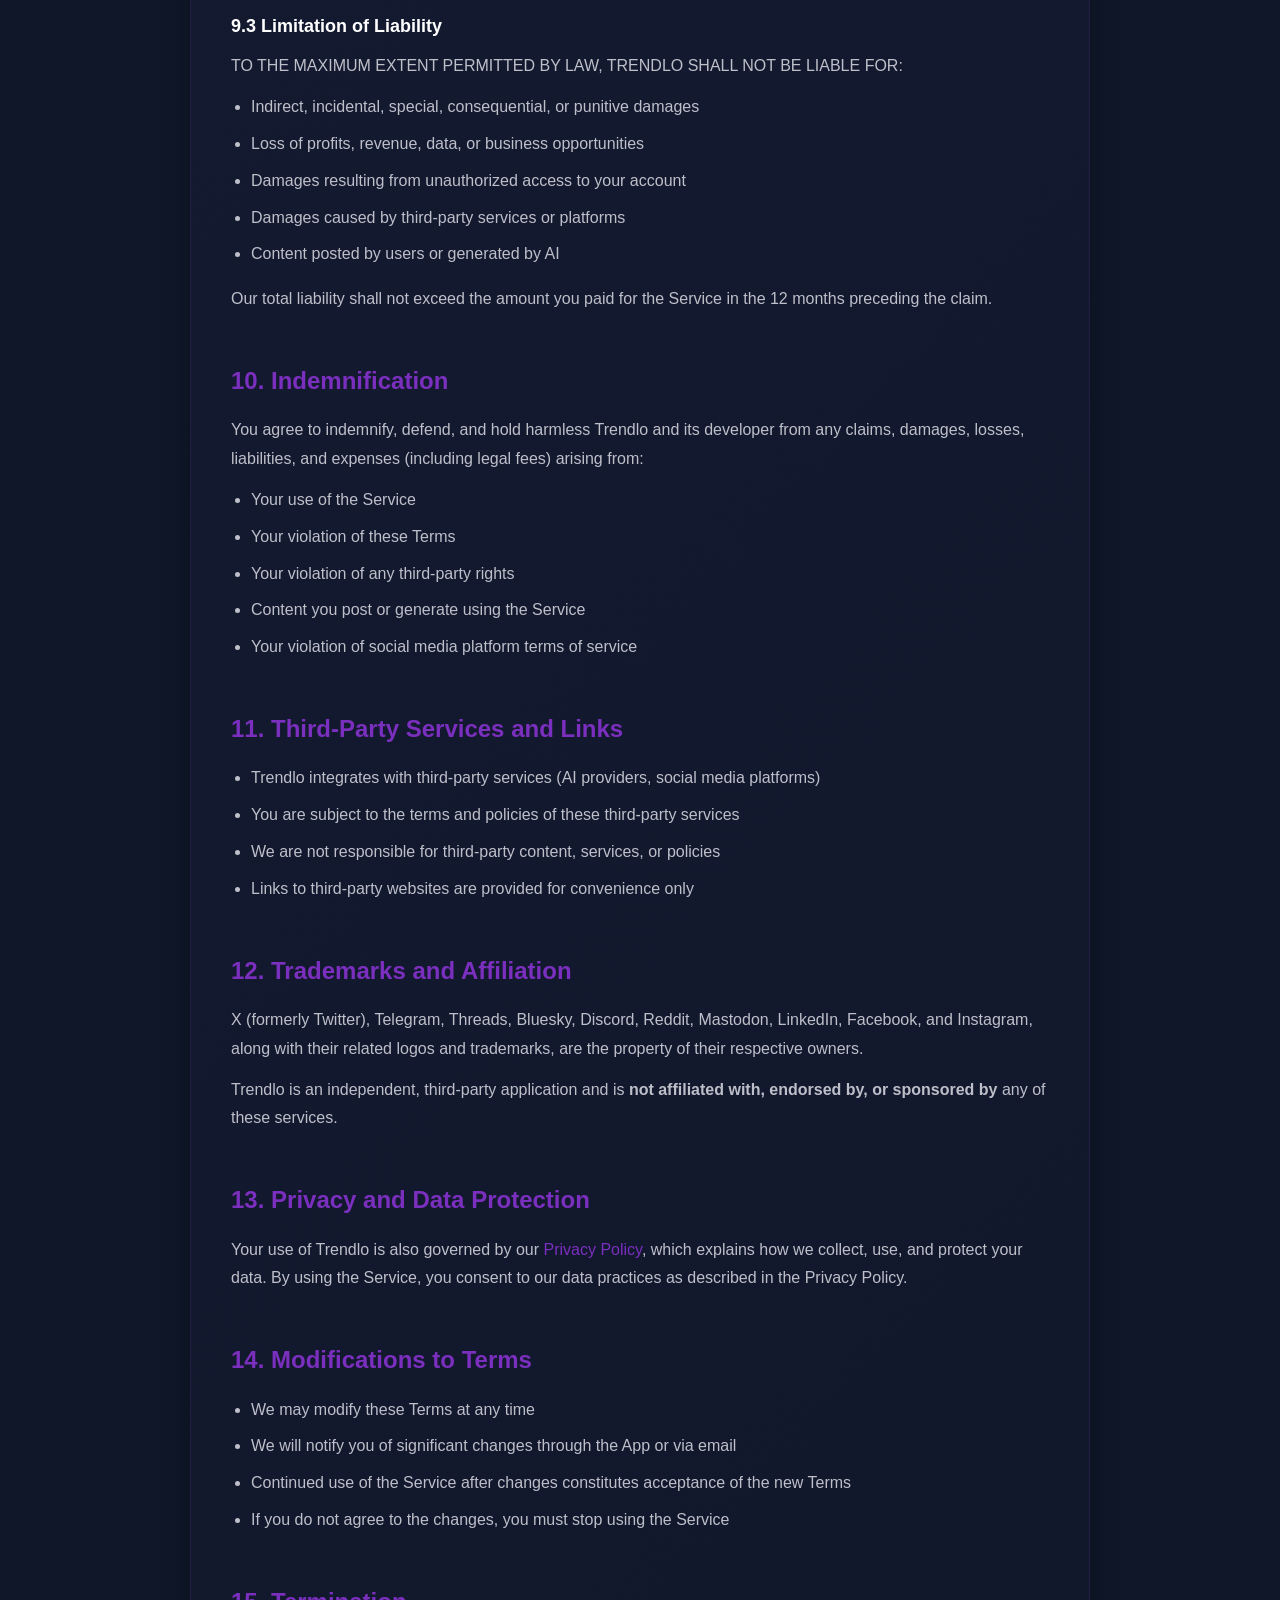
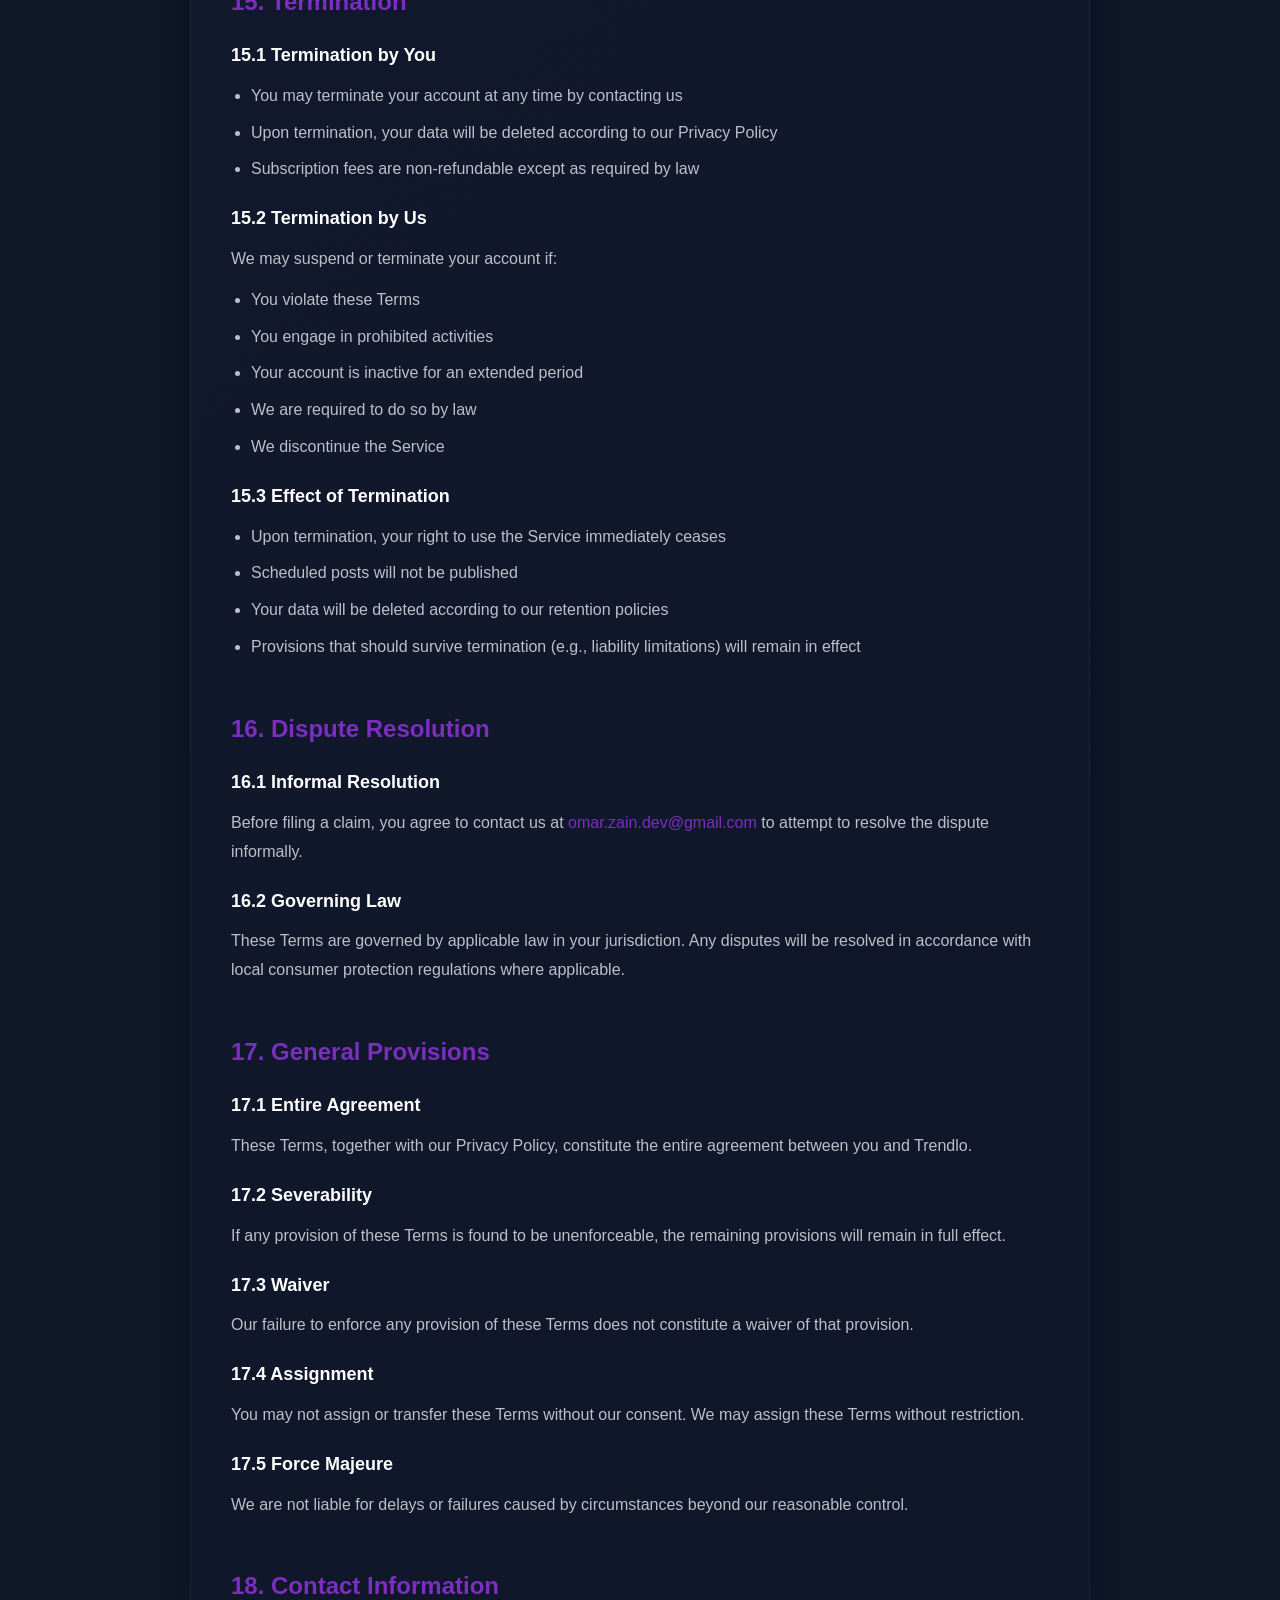
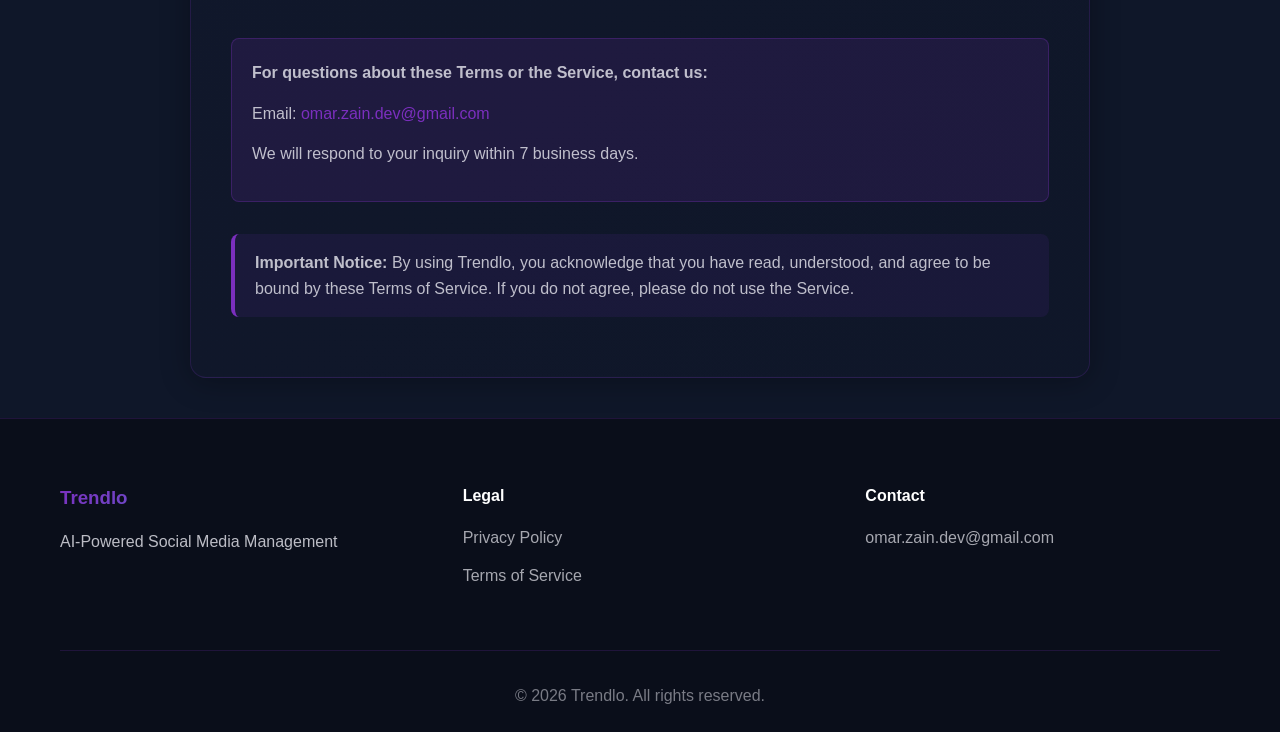
==== commit d2b0434d: "U" ====
--- a/terms-of-service.html
+++ b/terms-of-service.html
@@ -141,7 +141,7 @@
             <h2>2. Description of Service</h2>
             <p>Trendlo is an AI-powered social media management application that enables users to:</p>
             <ul>
-                <li>Generate content using AI models from multiple providers (Groq, Google Gemini)</li>
+                <li>Generate content using AI models from third-party providers</li>
                 <li>Post to multiple social media platforms (X (formerly Twitter), Telegram, Threads, Bluesky, Discord, Reddit, Mastodon, LinkedIn, Facebook, Instagram)</li>
                 <li>Schedule posts and automate posting</li>
                 <li>Manage multiple social media accounts</li>
